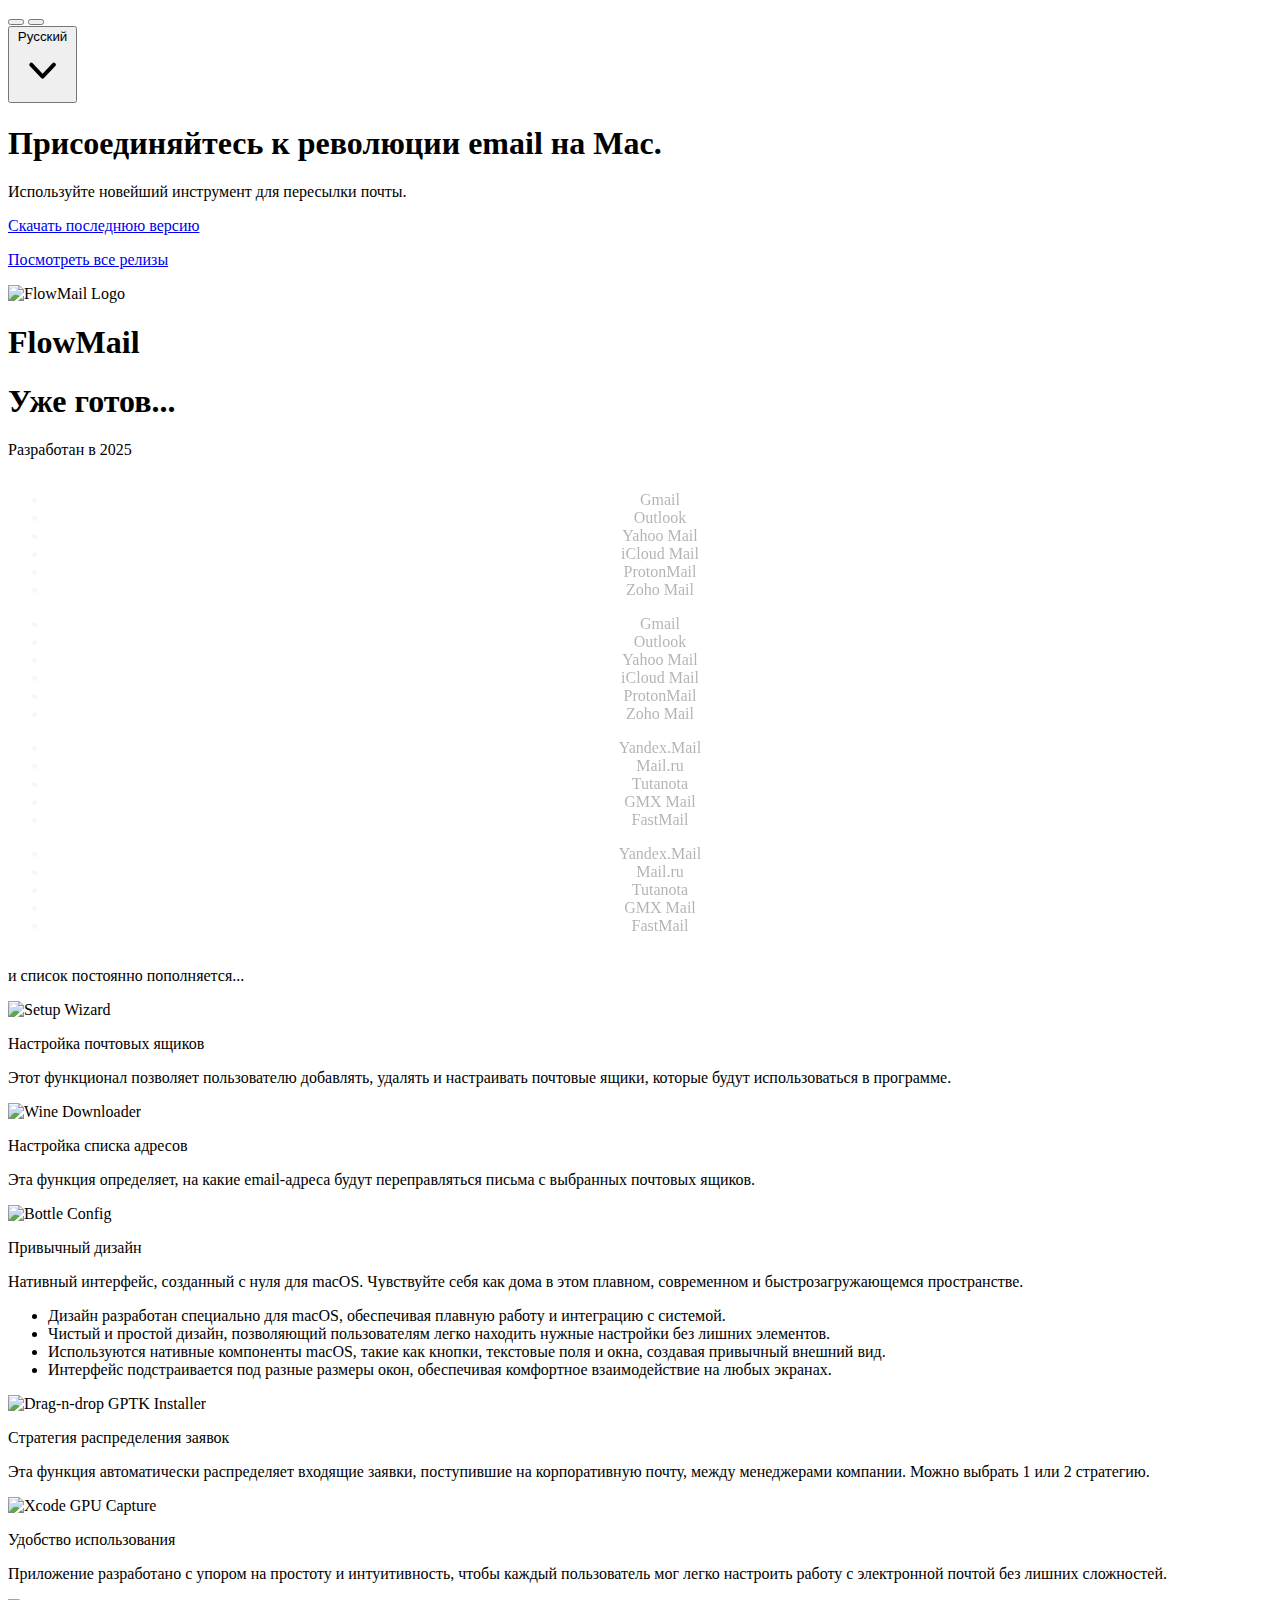
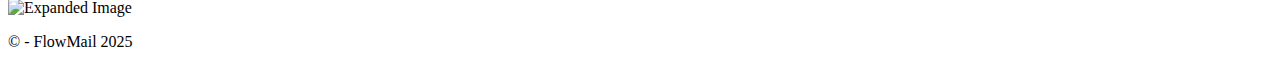
==== index.html @ 225e1ea0 "Add files via upload" ====
<!DOCTYPE html>
<html class="dark">
  <head>
    <meta http-equiv="Content-Type" content="text/html; charset=UTF-8">
    <meta name="viewport" content="width=device-width initial-scale=1.0, viewport-fit=cover">
    <link rel="icon" type="image/png" href="Project_files/иконка.png">
    <title>FlowMail</title>
    <link rel="stylesheet" href="./Project_files/website.css">
    <style>
      @media (min-width: 1920px) {
        .icon[data-astro-cid-3egmgwtg] {
          width: 25rem!important;
        }
      }
      @keyframes size {
        to {
          transform: scale(1.2);
        }
      }
      .supercharged[data-astro-cid-3hdocbgo] {
        animation: size .5s ease-in-out infinite;
        animation-play-state: paused;
        animation-delay: calc(var(--scroll-supercharged) * -1s);
        animation-iteration-count: 1;
        animation-fill-mode: both;
      }
      .mask[data-astro-cid-onjcr3pu] {
        overflow: hidden;
        mask-image: linear-gradient(to right, #0000, #000 20% 80%, #0000);
      }
      .marquee-content[data-astro-cid-onjcr3pu] {
        animation: scroll 60s linear infinite;
        animation-delay: 0;
        animation-play-state: running;
      }
      @media (prefers-reduced-motion: reduce) {
        .marquee-content[data-astro-cid-onjcr3pu] {
          animation-play-state: paused;
        }
      }
      .marquee-content[data-astro-cid-onjcr3pu] > [data-astro-cid-onjcr3pu] {
        flex: 0 0 auto;
        text-align: center;
        color: #0000004d;
        user-select: none;
        line-height: normal;
      }
      :root.dark .marquee-content[data-astro-cid-onjcr3pu] > [data-astro-cid-onjcr3pu] {
        color: #ffffff4d;
      }
      .marquee-content[data-astro-cid-onjcr3pu] > [data-astro-cid-onjcr3pu]:hover {
        color: transparent!important;
        -webkit-background-clip: text;
        background-clip: text;
        transition-property: color, background-color, border-color, outline-color, text-decoration-color, fill, stroke, opacity, box-shadow, transform, filter, backdrop-filter;
        transition-timing-function: cubic-bezier(.4, 0, .2, 1);
        transition-duration: .3s;
        --un-gradient-shape: to right;
        --un-gradient: var(--un-gradient-shape), var(--un-gradient-stops);
        background-image: linear-gradient(var(--un-gradient));
        --un-gradient-from-position: 0%;
        --un-gradient-from: rgba(172, 112, 246, var(--un-from-opacity, 1)) var(--un-gradient-from-position);
  
        --un-gradient-stops: var(--un-gradient-from), var(--un-gradient-to);
        --un-gradient-to-position: 100%;
        --un-gradient-to: rgba(61, 65, 254, var(--un-to-opacity, 1)) var(--un-gradient-to-position);
      }
      .reverse[data-astro-cid-onjcr3pu] {
        animation-direction: reverse;
      }
      @keyframes scroll {
        0% {
          transform: translate(0);
        }
        to {
          transform: translate(-100%);
        }
      }
    </style>

  </head>

  <body class="bg-gray-200 dark:bg-gray-900">
    <div class="absolute w-100% flex justify-center sm:justify-end items-center gap-5 font-bold text-2xl p-5 text-gray-500">
      <div class="grid grid-cols-4 gap-5 justify-center items-center">
        <button class="theme hidden dark:inline fa-solid fa-sun w-8 h-8 align-middle" aria-label="Switch to light theme"></button>
        <button class="theme inline dark:hidden fa-solid fa-moon w-8 h-8 align-middle" aria-label="Switch to dark theme"></button>
      </div>
      
      <div class="relative inline-block text-left">
        <div>
          <button type="button" class="inline-flex w-full justify-center gap-x-1.5 rounded-md bg-white dark:bg-black px-3 py-2 text-sm font-semibold text-gray-900 dark:text-gray-400 ring-1 hover:bg-gray-2 dark:hover:bg-gray-9" id="menu-button" aria-expanded="true" aria-haspopup="true">
            Русский
            <svg class="-mr-1 h-5 w-5 text-gray-400" viewBox="0 0 20 20" fill="currentColor" aria-hidden="true">
              <path fill-rule="evenodd" d="M5.23 7.21a.75.75 0 011.06.02L10 11.168l3.71-3.938a.75.75 0 111.08 1.04l-4.25 4.5a.75.75 0 01-1.08 0l-4.25-4.5a.75.75 0 01.02-1.06z" clip-rule="evenodd"></path>
            </svg>
          </button>
        </div>
        
        <div class="absolute right-0 z-10 mt-2 w-45 origin-top-right rounded-md bg-white dark:bg-black ring-1 focus:outline-none max-h-[50vh] overflow-auto" role="menu" id="menu" aria-orientation="vertical" aria-labelledby="menu-button" tabindex="-1" style="display: none;">
          <div class="py-1" role="none">
           <a href="index1.html.html" class="hover:bg-gray-2 dark:hover:bg-gray-9 text-gray-700 dark:text-gray-400 block px-4 py-2 text-sm" role="menuitem" tabindex="-1" id="menu-item-1">English</a>
           <a href="index.html.html" class="hover:bg-gray-2 dark:hover:bg-gray-9 text-gray-700 dark:text-gray-400 block px-4 py-2 text-sm" role="menuitem" tabindex="-1" id="menu-item-6">Русский</a>
          </div>
        </div>
      </div>
    </div>


<script lang="ts">
    var menu = document.getElementById("menu");
    var menuButton = document.getElementById("menu-button");
    menu.style.display = "none";

    menuButton.addEventListener("click", () => {
        if (menu.style.display == "none") {
            menu.style.display = "inline";
        } else {
            menu.style.display = "none";
        }
    });

    window.addEventListener("click", (e) => {
        if (!menu.contains(e.target) && !menuButton.contains(e.target)) {
            menu.style.display = "none";
        }
    })
</script> </div> <script lang="ts">
    const buttons = document.querySelectorAll("button.theme");
    const darkThemeMq = window.matchMedia("(prefers-color-scheme: dark)");

    function updateTheme(dark) {
        if (dark) {
            document.documentElement.classList.add("dark");
        } else {
            document.documentElement.classList.remove("dark");
        }
    }

    if (darkThemeMq.matches) {
        updateTheme(true);
    } else {
        updateTheme(false);
    }

    darkThemeMq.addEventListener("change", (e) => {
        if (e.matches) {
            updateTheme(true);
        } else {
            updateTheme(false);
        }
    });

    buttons.forEach((button) => {
        button.addEventListener("click", () => {
            if (document.documentElement.classList.contains("dark")) {
                updateTheme(false);
            } else {
                updateTheme(true);
            }
        });
    });
</script>

<main>
  <div class="h-[100vh] max-w-[1920px] mx-auto flex flex-col items-center justify-center px-5 md:px-10 lg:px-20 gap-5 lg:gap-0" data-astro-cid-3egmgwtg="">
    <div class="flex flex-col-reverse w-[100%] justify-between sm:flex-row items-center" data-astro-cid-3egmgwtg="">
      <div class="flex flex-col" data-astro-cid-3egmgwtg="">
        <h1 class="text-4xl text-center sm:text-left md:text-6xl xl:text-8xl font-extrabold text-transparent bg-clip-text bg-gradient-to-r from-amber-500 to-red-500 py-5" data-astro-cid-3egmgwtg="">
          Присоединяйтесь к революции email на Mac.
        </h1>
        <p class="text-black dark:text-white text-center sm:text-left tracking-wide text-sm md:text-xl" data-astro-cid-3egmgwtg="">
          Используйте новейший инструмент для пересылки почты.
        </p>
        <div class="flex w-full gap-5 justify-center sm:justify-start py-5" data-astro-cid-3egmgwtg="">
          <a class="download" rel="noreferrer noopener" data-astro-cid-3egmgwtg="" href="html">
            <div class="bg-amber-500 px-4 py-2 rounded-2xl sm:rounded-3xl transition duration-300 hover:ease-in-out hover:bg-red-500 hover:drop-shadow-xl hover:scale-105" data-astro-cid-3egmgwtg="">
              <p class="text-center text-black text-sm md:text-lg font-bold" data-astro-cid-3egmgwtg="">Скачать последнюю версию</p>
            </div>
          </a>
          <a href="html" rel="noreferrer noopener" data-astro-cid-3egmgwtg="">
            <div class="bg-amber-500 px-4 py-2 rounded-2xl sm:rounded-3xl transition duration-300 hover:ease-in-out hover:bg-red-500 hover:drop-shadow-xl hover:scale-105" data-astro-cid-3egmgwtg="">
              <p class="text-center text-black text-sm md:text-lg font-bold" data-astro-cid-3egmgwtg="">Посмотреть все релизы</p>
            </div>
          </a>
        </div>
      </div>
      <img src="./Project_files/1.png" loading="eager" class="w-[20vw] icon" alt="FlowMail Logo" data-astro-cid-3egmgwtg="" width="1024" height="1024" decoding="async">
    </div>
  </div>

  <script lang="ts">
    window.addEventListener(
      "scroll",
      () => {
        var scroll = (window.scrollY - document.getElementsByClassName("supercharged")[0].offsetTop + window.innerHeight) / window.innerHeight;
        scroll = Math.min(Math.max(scroll, 0), 1);

        document.body.style.setProperty(
          "--scroll-supercharged",
          scroll.toString()
        );
      },
      false
    );
  </script>
</main>

<div class="bg-white dark:bg-black h-[70vh] flex items-center justify-center items-center flex-col" data-astro-cid-3hdocbgo=""> 
    <h1 class="text-3xl sm:text-4xl md:text-6xl xl:text-8xl font-extrabold text-black dark:text-white" data-astro-cid-3hdocbgo="">FlowMail</h1> 
    <h1 class="text-3xl sm:text-4xl md:text-6xl xl:text-8xl font-extrabold italic text-transparent bg-clip-text bg-gradient-to-r from-amber-500 to-red-500 pb-5 supercharged" data-astro-cid-3hdocbgo="">Уже готов...</h1> 
    <p class="text-black dark:text-white text-center tracking-wide text-sm sm:text-lg md:text-xl" data-astro-cid-3hdocbgo="">Разработан в 2025</p> </div>  
<div class="py-30 max-w-[1920px] mx-auto" data-astro-cid-onjcr3pu=""> 
    <div class="mask" data-astro-cid-onjcr3pu=""> 
        <div class="flex gap-4" data-astro-cid-onjcr3pu=""> 
            <ul class="flex text-4xl md:text-5xl xl:text-6xl marquee-content gap-4 font-extrabold whitespace-nowrap text-center"  data-astro-cid-onjcr3pu=""> 
              <li data-astro-cid-onjcr3pu="">Gmail</li>
              <li data-astro-cid-onjcr3pu="">Outlook</li>
              <li data-astro-cid-onjcr3pu="">Yahoo Mail</li>
              <li data-astro-cid-onjcr3pu="">iCloud Mail</li>
              <li data-astro-cid-onjcr3pu="">ProtonMail</li>
              <li data-astro-cid-onjcr3pu="">Zoho Mail</li> 
            </ul> 
            <ul class="flex text-4xl md:text-5xl xl:text-6xl marquee-content gap-4 font-extrabold whitespace-nowrap text-center" aria-hidden="true" data-astro-cid-onjcr3pu=""> 
              <li data-astro-cid-onjcr3pu="">Gmail</li>
              <li data-astro-cid-onjcr3pu="">Outlook</li>
              <li data-astro-cid-onjcr3pu="">Yahoo Mail</li>
              <li data-astro-cid-onjcr3pu="">iCloud Mail</li>
              <li data-astro-cid-onjcr3pu="">ProtonMail</li>
              <li data-astro-cid-onjcr3pu="">Zoho Mail</li> 
            </ul> </div> <div class="flex gap-4" data-astro-cid-onjcr3pu=""> 
                <ul class="flex reverse text-4xl md:text-5xl xl:text-6xl marquee-content gap-4 font-extrabold whitespace-nowrap text-center" data-astro-cid-onjcr3pu=""> 
                  <li data-astro-cid-onjcr3pu="">Yandex.Mail</li>
                  <li data-astro-cid-onjcr3pu="">Mail.ru</li>
                  <li data-astro-cid-onjcr3pu="">Tutanota</li>
                  <li data-astro-cid-onjcr3pu="">GMX Mail</li>
                  <li data-astro-cid-onjcr3pu="">FastMail</li> 
                </ul>
                <ul class="flex reverse text-4xl md:text-5xl xl:text-6xl marquee-content gap-4 font-extrabold whitespace-nowrap text-center" aria-hidden="true" data-astro-cid-onjcr3pu=""> 
                  <li data-astro-cid-onjcr3pu="">Yandex.Mail</li>
                  <li data-astro-cid-onjcr3pu="">Mail.ru</li>
                  <li data-astro-cid-onjcr3pu="">Tutanota</li>
                  <li data-astro-cid-onjcr3pu="">GMX Mail</li>
                  <li data-astro-cid-onjcr3pu="">FastMail</li>  
                </ul> 
            </div> 
        </div> 
        <div class="flex items-center justify-center" data-astro-cid-onjcr3pu=""> 
            <p class="text-black dark:text-white py-5 tracking-wide text-sm md:text-xl" data-astro-cid-onjcr3pu="">и список постоянно пополняется...</p> 
        </div> 
    </div>  
    <div class="bg-white dark:bg-black"> 
        <div class="p-5 md:p-10 lg:p-20 gap-5 flex flex-col lg:flex-row text-black dark:text-white max-w-[1920px] mx-auto"> 
            <div class="flex flex-col flex-[40%] gap-5"> 
                <div class="bg-gray-200 dark:bg-gray-800 p-5 gap-5 rounded-xl transition duration-300 group hover:ease-in-out hover:scale-102 hover:bg-gradient-to-br from-gray-200/10 to-transparent flex flex-col sm:flex-col flex-grow"> 
                    <div class="flex flex-[60%] items-center justify-center gallery"> 
                        <img src="./Project_files/1сайт.png" class="h-auto w-auto block" alt="Setup Wizard" width="2138" height="1160" loading="lazy" decoding="async"> 
                    </div> 
                    <div class="flex flex-col justify-center flex-[40%]"> 
                        <p class="font-extrabold text-2xl text-transparent bg-clip-text bg-black dark:bg-white transition duration-300 group-hover:ease-in-out group-hover:bg-gradient-to-r group-hover:from-amber-500 group-hover:to-red-500">Настройка почтовых ящиков</p> 
                        <p class="text-sm text-gray-600 dark:text-gray-400 transition duration-300 group-hover:ease-in-out group-hover:text-black dark:group-hover:text-white">Этот функционал позволяет пользователю добавлять, удалять и настраивать почтовые ящики, которые будут использоваться в программе.</p>  
                    </div> 
                </div>  
                <div class="flex-row flex-col flex-row-reverse flex-col-reverse sm:flex-row sm:flex-col sm:flex-row-reverse sm:flex-col-reverse hidden"></div> <div class="bg-gray-200 dark:bg-gray-800 p-5 gap-5 rounded-xl transition duration-300 group hover:ease-in-out hover:scale-102 hover:bg-gradient-to-br from-gray-200/10 to-transparent flex flex-col sm:flex-col flex-grow"> 
                    <div class="flex flex-[60%] items-center justify-center gallery"> 
                        <img src="./Project_files/2сайт.png" class="max-h-[13rem] h-auto w-auto block" alt="Wine Downloader" width="2138" height="1160" loading="lazy" decoding="async"> 
                    </div> 
                    <div class="flex flex-col justify-center flex-[40%]"> 
                        <p class="font-extrabold text-2xl text-transparent bg-clip-text bg-black dark:bg-white transition duration-300 group-hover:ease-in-out group-hover:bg-gradient-to-r group-hover:from-amber-500 group-hover:to-red-500">Настройка списка адресов</p> 
                        <p class="text-sm text-gray-600 dark:text-gray-400 transition duration-300 group-hover:ease-in-out group-hover:text-black dark:group-hover:text-white">Эта функция определяет, на какие email-адреса будут переправляться письма с выбранных почтовых ящиков.</p>  
                    </div> 
                </div> 
                <div class="flex-row flex-col flex-row-reverse flex-col-reverse sm:flex-row sm:flex-col sm:flex-row-reverse sm:flex-col-reverse hidden">
                </div> 
            </div> 
            <div class="flex flex-col flex-[60%] gap-5"> 
                <div class="bg-gray-200 dark:bg-gray-800 p-5 gap-5 rounded-xl transition duration-300 group hover:ease-in-out hover:scale-102 hover:bg-gradient-to-br from-gray-200/10 to-transparent flex flex-col-reverse sm:flex-row-reverse flex-grow"> 
                    <div class="flex flex-[60%] items-center justify-center gallery"> 
                        <img src="./Project_files/4сайт.png"  alt="Bottle Config" width="2138" height="1160" loading="lazy" decoding="async"> 
                    </div> 
                    <div class="flex flex-col justify-center flex-[40%]"> 
                        <p class="font-extrabold text-2xl text-transparent bg-clip-text bg-black dark:bg-white transition duration-300 group-hover:ease-in-out group-hover:bg-gradient-to-r group-hover:from-amber-500 group-hover:to-red-500">Привычный дизайн</p> 
                        <p class="text-sm text-gray-600 dark:text-gray-400 transition duration-300 group-hover:ease-in-out group-hover:text-black dark:group-hover:text-white">Нативный интерфейс, созданный с нуля для macOS. Чувствуйте себя как дома в этом плавном, современном и быстрозагружающемся пространстве.</p>  
                        <ul class="list-disc list-inside text-sm text-gray-600 dark:text-gray-400 transition duration-300 group-hover:ease-in-out group-hover:text-black dark:group-hover:text-white py-5 [&amp;&gt;*]:py-2"> 
                            <li>Дизайн разработан специально для macOS, обеспечивая плавную работу и интеграцию с системой.</li> 
                            <li>Чистый и простой дизайн, позволяющий пользователям легко находить нужные настройки без лишних элементов.</li> 
                            <li>Используются нативные компоненты macOS, такие как кнопки, текстовые поля и окна, создавая привычный внешний вид.</li> 
                            <li>Интерфейс подстраивается под разные размеры окон, обеспечивая комфортное взаимодействие на любых экранах.</li> 
  
                        </ul>  
                    </div> 
                </div> 
                <div class="flex-row flex-col flex-row-reverse flex-col-reverse sm:flex-row sm:flex-col sm:flex-row-reverse sm:flex-col-reverse hidden"></div> 
                <div class="flex flex-col sm:flex-row gap-5 flex flex-[50%]"> 
                    <div class="bg-gray-200 dark:bg-gray-800 p-5 gap-5 rounded-xl transition duration-300 group hover:ease-in-out hover:scale-102 hover:bg-gradient-to-br from-gray-200/10 to-transparent flex flex-col-reverse sm:flex-col-reverse flex-grow"> 
                        <div class="flex flex-[60%] items-center justify-center gallery"> 
                            <img src="./Project_files/3сайт.png" class="max-h-[13rem] h-auto w-auto block" alt="Drag-n-drop GPTK Installer" width="2138" height="1166" loading="lazy" decoding="async"> 
                        </div> 
                        <div class="flex flex-col justify-center flex-[40%]"> 
                            <p class="font-extrabold text-2xl text-transparent bg-clip-text bg-black dark:bg-white transition duration-300 group-hover:ease-in-out group-hover:bg-gradient-to-r group-hover:from-amber-500 group-hover:to-red-500">Стратегия распределения заявок</p> 
                            <p class="text-sm text-gray-600 dark:text-gray-400 transition duration-300 group-hover:ease-in-out group-hover:text-black dark:group-hover:text-white">Эта функция автоматически распределяет входящие заявки, поступившие на корпоративную почту, между менеджерами компании. Можно выбрать 1 или 2 стратегию.</p>  
                        </div> 
                    </div>
                    <div class="flex-row flex-col flex-row-reverse flex-col-reverse sm:flex-row sm:flex-col sm:flex-row-reverse sm:flex-col-reverse hidden"></div> 
                    <div class="bg-gray-200 dark:bg-gray-800 p-5 gap-5 rounded-xl transition duration-300 group hover:ease-in-out hover:scale-102 hover:bg-gradient-to-br from-gray-200/10 to-transparent flex flex-col sm:flex-col flex-grow"> 
                        <div class="flex flex-[60%] items-center justify-center gallery"> <img src="./Project_files/5сайт.png" class="max-h-[13rem] h-auto w-auto block" alt="Xcode GPU Capture" width="3104" height="1974" loading="lazy" decoding="async"> 
                        </div> 
                        <div class="flex flex-col justify-center flex-[40%]"> 
                            <p class="font-extrabold text-2xl text-transparent bg-clip-text bg-black dark:bg-white transition duration-300 group-hover:ease-in-out group-hover:bg-gradient-to-r group-hover:from-amber-500 group-hover:to-red-500">Удобство использования</p> 
                            <p class="text-sm text-gray-600 dark:text-gray-400 transition duration-300 group-hover:ease-in-out group-hover:text-black dark:group-hover:text-white">Приложение разработано с упором на простоту и интуитивность, чтобы каждый пользователь мог легко настроить работу с электронной почтой без лишних сложностей.</p>  </div> </div> <!-- Ensure that all of these classes are defined --> <div class="flex-row flex-col flex-row-reverse flex-col-reverse sm:flex-row sm:flex-col sm:flex-row-reverse sm:flex-col-reverse hidden">
                            </div> 
                        </div> 
                    </div> 
                </div> 
            </div> 

            <div class="overlay" id="overlay">
              <img src="" alt="Expanded Image" id="overlayImage">
            </div>
            
            <script>
              const overlay = document.getElementById('overlay');
              const overlayImage = document.getElementById('overlayImage');
              const images = document.querySelectorAll('.gallery img');
            
              images.forEach(image => {
                image.addEventListener('click', () => {
                  overlayImage.src = image.src;
                  overlay.classList.add('visible');
                });
              });
            
              overlay.addEventListener('click', () => {
                overlay.classList.remove('visible');
              });
            </script>
            
        </main>  
        <div class="flex items-center justify-center p-10"> 
            <p class="text-black dark:text-white"> 
                <i class="fa-regular fa-copyright"></i> &copy; - FlowMail 2025 </p> 
            </div>
        </div>
    </div>
</body>
</html>
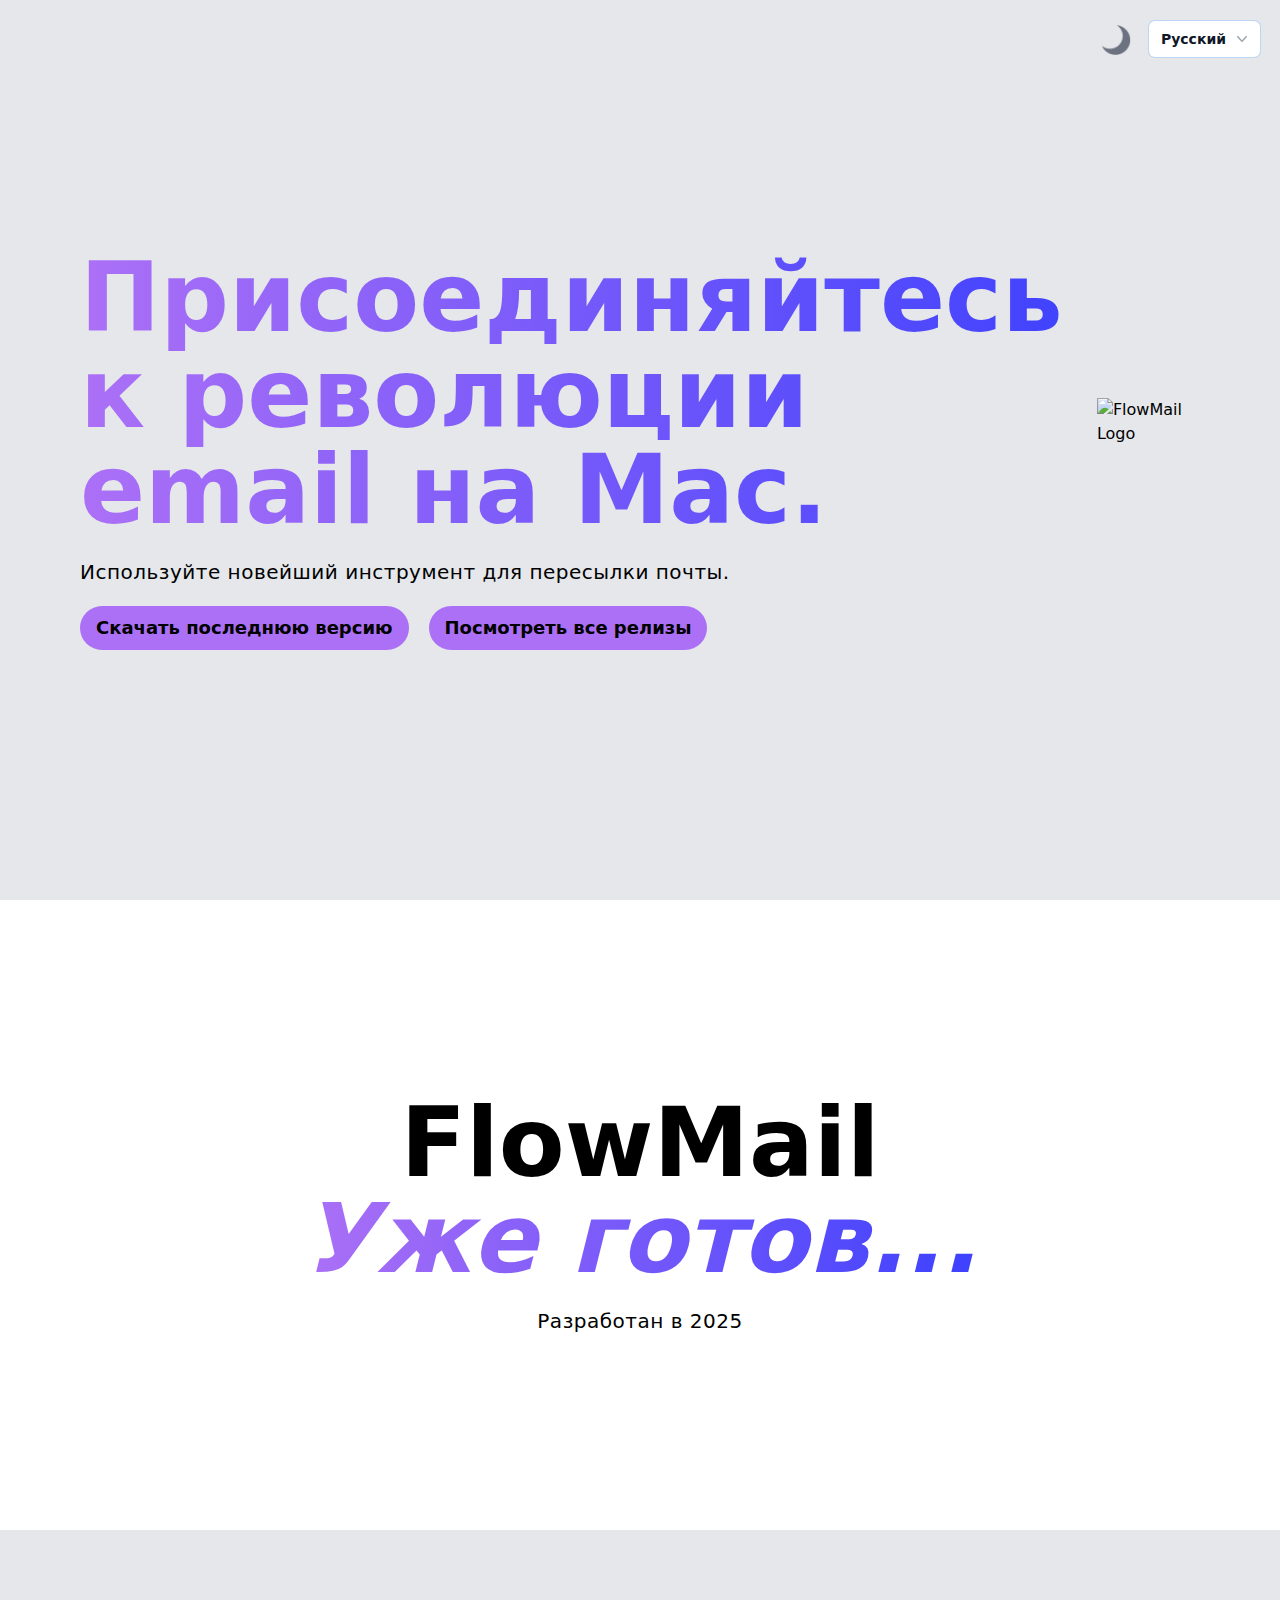
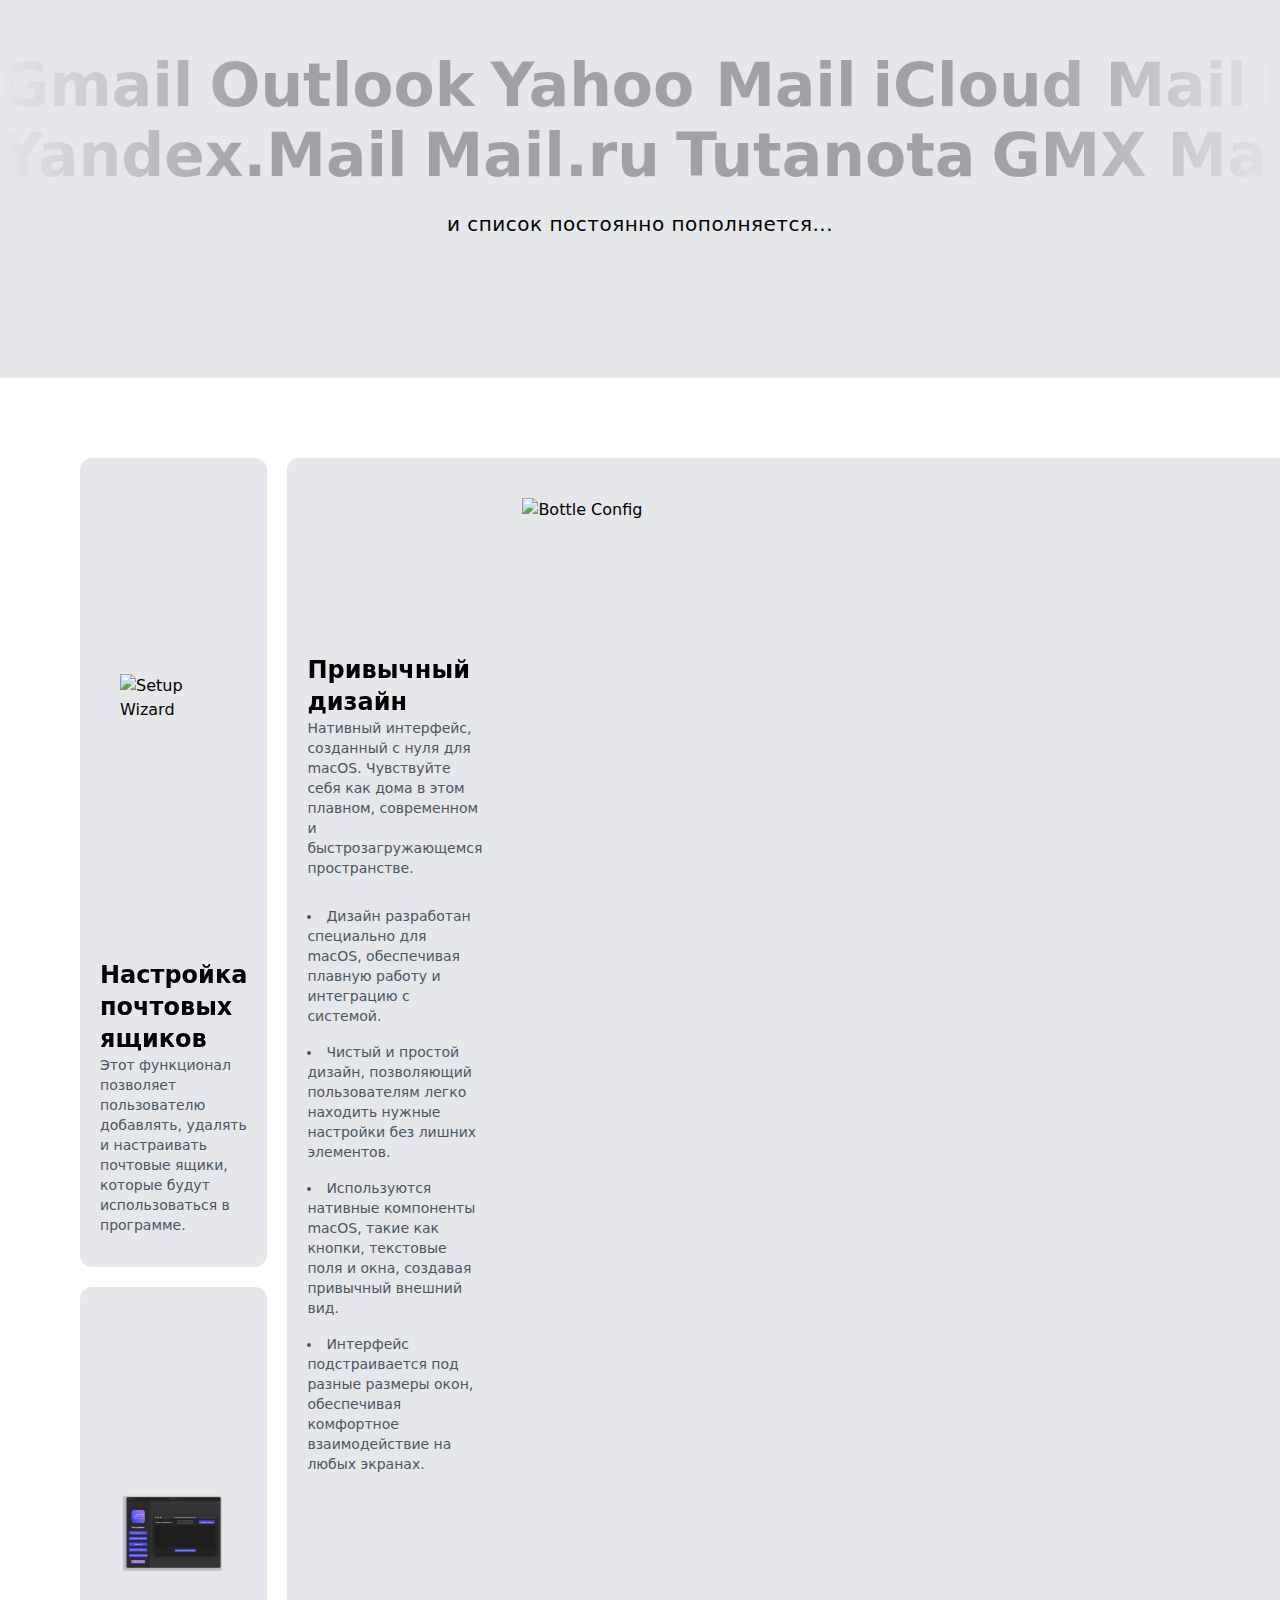
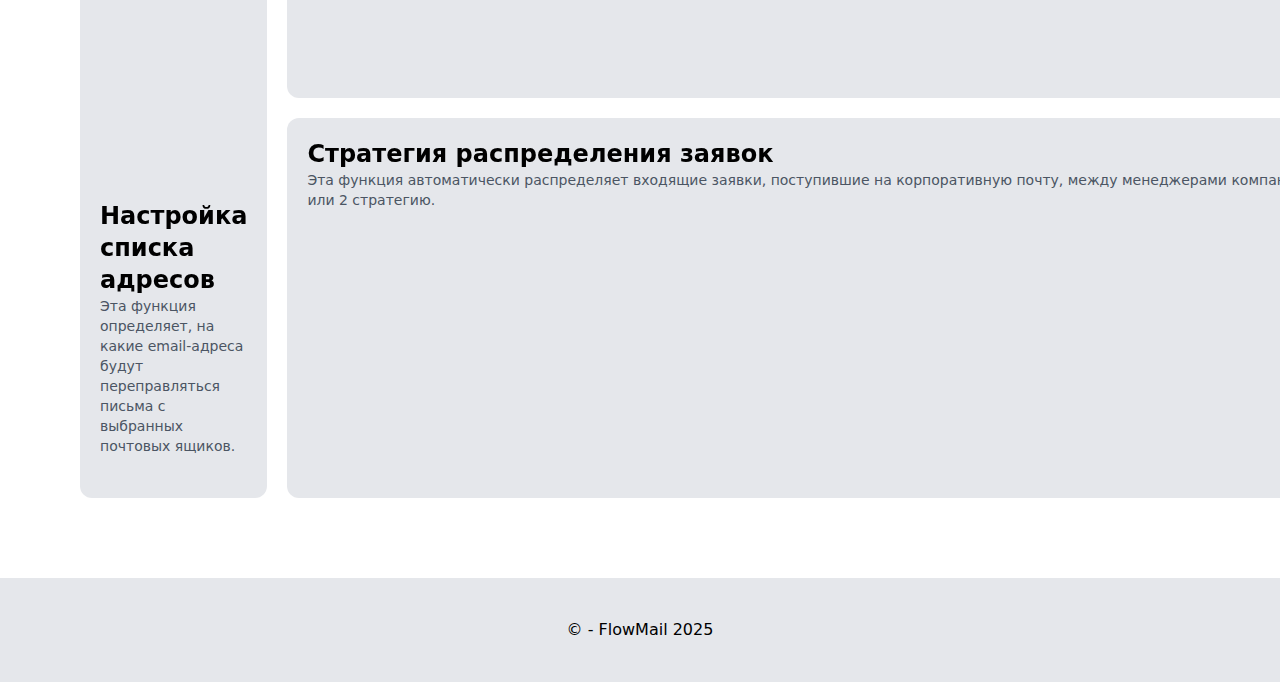
==== commit 38f19f29: "Update index.html" ====
--- a/index.html
+++ b/index.html
@@ -99,7 +99,7 @@
         
         <div class="absolute right-0 z-10 mt-2 w-45 origin-top-right rounded-md bg-white dark:bg-black ring-1 focus:outline-none max-h-[50vh] overflow-auto" role="menu" id="menu" aria-orientation="vertical" aria-labelledby="menu-button" tabindex="-1" style="display: none;">
           <div class="py-1" role="none">
-           <a href="index1.html.html" class="hover:bg-gray-2 dark:hover:bg-gray-9 text-gray-700 dark:text-gray-400 block px-4 py-2 text-sm" role="menuitem" tabindex="-1" id="menu-item-1">English</a>
+           <a href="en.html.html" class="hover:bg-gray-2 dark:hover:bg-gray-9 text-gray-700 dark:text-gray-400 block px-4 py-2 text-sm" role="menuitem" tabindex="-1" id="menu-item-1">English</a>
            <a href="index.html.html" class="hover:bg-gray-2 dark:hover:bg-gray-9 text-gray-700 dark:text-gray-400 block px-4 py-2 text-sm" role="menuitem" tabindex="-1" id="menu-item-6">Русский</a>
           </div>
         </div>
@@ -343,4 +343,4 @@
         </div>
     </div>
 </body>
-</html>+</html>
--- a/Project_files/website.css
+++ b/Project_files/website.css
@@ -0,0 +1,1017 @@
+*,
+*:before,
+*:after {
+    box-sizing: border-box;
+    border-width: 0;
+    border-style: solid;
+    border-color: var(--un-default-border-color, #e5e7eb);
+}
+
+:before,
+:after {
+    --un-content: "";
+}
+
+.gallery {
+  display: flex;
+  flex-wrap: wrap;
+  gap: 10px;
+  justify-content: center;
+  padding: 20px;
+}
+
+.overlay {
+  position: fixed;
+  top: 0;
+  left: 0;
+  width: 100%;
+  height: 100%;
+  background-color: rgba(0, 0, 0, 0.8);
+  display: flex;
+  justify-content: center;
+  align-items: center;
+  visibility: hidden;
+  opacity: 0;
+  transition: opacity 0.3s, visibility 0.3s;
+}
+.overlay img {
+  max-width: 90%;
+  max-height: 90%;
+  border-radius: 10px;
+}
+.overlay.visible {
+  visibility: visible;
+  opacity: 1;
+}
+
+html,
+:host {
+    line-height: 1.5;
+    -webkit-text-size-adjust: 100%;
+    -moz-tab-size: 4;
+    tab-size: 4;
+    font-family: ui-sans-serif, system-ui, sans-serif, "Apple Color Emoji", "Segoe UI Emoji", Segoe UI Symbol, "Noto Color Emoji";
+    font-feature-settings: normal;
+    font-variation-settings: normal;
+    -webkit-tap-highlight-color: transparent;
+}
+
+.theme-button {
+  display: flex;
+  align-items: center;
+  justify-content: center;
+  width: 50px;
+  height: 50px;
+  cursor: pointer;
+  transition: background-color 0.3s, color 0.3s;
+}
+
+
+body {
+    margin: 0;
+    line-height: inherit;
+}
+
+hr {
+    height: 0;
+    color: inherit;
+    border-top-width: 1px;
+}
+
+abbr:where([title]) {
+    text-decoration: underline dotted;
+}
+
+h1, h2, h3, h4, h5, h6 {
+    font-size: inherit;
+    font-weight: inherit;
+}
+
+a {
+    color: inherit;
+    text-decoration: inherit;
+}
+
+b, strong {
+    font-weight: bolder;
+}
+
+code, kbd, samp, pre {
+    font-family: ui-monospace, SFMono-Regular, Menlo, Monaco, Consolas, Liberation Mono, Courier New, monospace;
+    font-feature-settings: normal;
+    font-variation-settings: normal;
+    font-size: 1em;
+}
+
+small {
+    font-size: 80%;
+}
+
+sub, sup {
+    font-size: 75%;
+    line-height: 0;
+    position: relative;
+    vertical-align: baseline;
+}
+
+sub {
+    bottom: -0.25em;
+}
+
+sup {
+    top: -0.5em;
+}
+
+
+table {
+    text-indent: 0;
+    border-color: inherit;
+    border-collapse: collapse;
+}
+
+button, input, optgroup, select, textarea {
+    font-family: inherit;
+    font-feature-settings: inherit;
+    font-variation-settings: inherit;
+    font-size: 100%;
+    font-weight: inherit;
+    line-height: inherit;
+    color: inherit;
+    margin: 0;
+    padding: 0;
+}
+
+button, select {
+    text-transform: none;
+}
+
+button, [type="button"], [type="reset"], [type="submit"] {
+    -webkit-appearance: button;
+    background-color: transparent;
+    background-image: none;
+}
+
+:-moz-focusring {
+    outline: auto;
+}
+
+:-moz-ui-invalid {
+    box-shadow: none;
+}
+
+progress {
+    vertical-align: baseline;
+}
+
+::-webkit-inner-spin-button, ::-webkit-outer-spin-button {
+    height: auto;
+}
+
+[type="search"] {
+    -webkit-appearance: textfield;
+    outline-offset: -2px;
+}
+
+::-webkit-search-decoration {
+    -webkit-appearance: none;
+}
+
+::-webkit-file-upload-button {
+    -webkit-appearance: button;
+    font: inherit;
+}
+
+summary {
+    display: list-item;
+}
+
+blockquote, dl, dd, h1, h2, h3, h4, h5, h6, hr, figure, p, pre {
+    margin: 0;
+}
+
+fieldset {
+    margin: 0;
+    padding: 0;
+}
+
+legend {
+    padding: 0;
+}
+
+ol, ul, menu {
+    list-style: none;
+    margin: 0;
+    padding: 0;
+}
+
+dialog {
+    padding: 0;
+}
+
+textarea {
+    resize: vertical;
+}
+
+input::placeholder,
+textarea::placeholder {
+    opacity: 1;
+    color: #9ca3af;
+}
+
+button,
+[role="button"] {
+    cursor: pointer;
+}
+
+:disabled {
+    cursor: default;
+}
+
+img, svg, video, canvas, audio, iframe, embed, object {
+    display: block;
+    vertical-align: middle;
+}
+
+img, video {
+    max-width: 100%;
+    height: auto;
+}
+
+[hidden] {
+    display: none;
+}
+
+*,
+:before,
+:after {
+    --un-rotate: 0;
+    --un-rotate-x: 0;
+    --un-rotate-y: 0;
+    --un-rotate-z: 0;
+    --un-scale-x: 1;
+    --un-scale-y: 1;
+    --un-scale-z: 1;
+    --un-skew-x: 0;
+    --un-skew-y: 0;
+    --un-translate-x: 0;
+    --un-translate-y: 0;
+    --un-translate-z: 0;
+    --un-pan-x: ;
+    --un-pan-y: ;
+    --un-pinch-zoom: ;
+    --un-scroll-snap-strictness: proximity;
+    --un-ordinal: ;
+    --un-slashed-zero: ;
+    --un-numeric-figure: ;
+    --un-numeric-spacing: ;
+    --un-numeric-fraction: ;
+    --un-border-spacing-x: 0;
+    --un-border-spacing-y: 0;
+    --un-ring-offset-shadow: 0 0 rgb(0 0 0 / 0);
+    --un-ring-shadow: 0 0 rgb(0 0 0 / 0);
+    --un-shadow-inset: ;
+    --un-shadow: 0 0 rgb(0 0 0 / 0);
+    --un-ring-inset: ;
+    --un-ring-offset-width: 0px;
+    --un-ring-offset-color: #fff;
+    --un-ring-width: 0px;
+    --un-ring-color: rgb(147 197 253 / 0.5);
+    --un-blur: ;
+    --un-brightness: ;
+    --un-contrast: ;
+    --un-drop-shadow: ;
+    --un-grayscale: ;
+    --un-hue-rotate: ;
+    --un-invert: ;
+    --un-saturate: ;
+    --un-sepia: ;
+    --un-backdrop-blur: ;
+    --un-backdrop-brightness: ;
+    --un-backdrop-contrast: ;
+    --un-backdrop-grayscale: ;
+    --un-backdrop-hue-rotate: ;
+    --un-backdrop-invert: ;
+    --un-backdrop-opacity: ;
+    --un-backdrop-saturate: ;
+    --un-backdrop-sepia: ;
+}
+
+::backdrop {
+    --un-rotate: 0;
+    --un-rotate-x: 0;
+    --un-rotate-y: 0;
+    --un-rotate-z: 0;
+    --un-scale-x: 1;
+    --un-scale-y: 1;
+    --un-scale-z: 1;
+    --un-skew-x: 0;
+    --un-skew-y: 0;
+    --un-translate-x: 0;
+    --un-translate-y: 0;
+    --un-translate-z: 0;
+    --un-pan-x: ;
+    --un-pan-y: ;
+    --un-pinch-zoom: ;
+    --un-scroll-snap-strictness: proximity;
+    --un-ordinal: ;
+    --un-slashed-zero: ;
+    --un-numeric-figure: ;
+    --un-numeric-spacing: ;
+    --un-numeric-fraction: ;
+    --un-border-spacing-x: 0;
+    --un-border-spacing-y: 0;
+    --un-ring-offset-shadow: 0 0 rgb(0 0 0 / 0);
+    --un-ring-shadow: 0 0 rgb(0 0 0 / 0);
+    --un-shadow-inset: ;
+    --un-shadow: 0 0 rgb(0 0 0 / 0);
+    --un-ring-inset: ;
+    --un-ring-offset-width: 0px;
+    --un-ring-offset-color: #fff;
+    --un-ring-width: 0px;
+    --un-ring-color: rgb(147 197 253 / 0.5);
+    --un-blur: ;
+    --un-brightness: ;
+    --un-contrast: ;
+    --un-drop-shadow: ;
+    --un-grayscale: ;
+    --un-hue-rotate: ;
+    --un-invert: ;
+    --un-saturate: ;
+    --un-sepia: ;
+    --un-backdrop-blur: ;
+    --un-backdrop-brightness: ;
+    --un-backdrop-contrast: ;
+    --un-backdrop-grayscale: ;
+    --un-backdrop-hue-rotate: ;
+    --un-backdrop-invert: ;
+    --un-backdrop-opacity: ;
+    --un-backdrop-saturate: ;
+    --un-backdrop-sepia: ;
+}
+.absolute {
+    position: absolute;
+  }
+  
+  .relative {
+    position: relative;
+  }
+  
+  .right-0 {
+    right: 0;
+  }
+  
+  .z-10 {
+    z-index: 10;
+  }
+  
+  .grid {
+    display: grid;
+  }
+  
+  .grid-cols-4 {
+    grid-template-columns: repeat(4, minmax(0, 1fr));
+  }
+  
+  .mx-auto {
+    margin-left: auto;
+    margin-right: auto;
+  }
+  
+  .-mr-1 {
+    margin-right: -0.25rem;
+  }
+  
+  .mt-2 {
+    margin-top: 0.5rem;
+  }
+  
+  .dark .dark\:inline,
+  .inline {
+    display: inline;
+  }
+  
+  .block {
+    display: block;
+  }
+  
+  .inline-block {
+    display: inline-block;
+  }
+  
+  .dark .dark\:hidden,
+  .hidden {
+    display: none;
+  }
+  
+  .h-\[100vh\] {
+    height: 100vh;
+  }
+  
+  .h-\[70vh\] {
+    height: 70vh;
+  }
+  
+  .h-5 {
+    height: 1.25rem;
+  }
+  
+  .h-8 {
+    height: 1.73rem;
+  }
+  
+  .h-auto {
+    height: auto;
+  }
+  
+  .max-h-\[13rem\] {
+    max-height: 13rem;
+  }
+  
+  .max-h-\[50vh\] {
+    max-height: 50vh;
+  }
+  
+  .max-w-\[1920px\] {
+    max-width: 1920px;
+  }
+  
+  .w-\[100\%\],
+  .w-100\%,
+  .w-full {
+    width: 100%;
+  }
+  
+  .w-\[20vw\] {
+    width: 20vw;
+  }
+  
+  .w-45 {
+    width: 11.25rem;
+  }
+  
+  .w-5 {
+    width: 1.25rem;
+  }
+  
+  .w-8 {
+    width: 2rem;
+  }
+  
+  .w-auto {
+    width: auto;
+  }
+
+  .flex {
+    display: flex;
+  }
+  
+  .inline-flex {
+    display: inline-flex;
+  }
+  
+  .flex-\[40\%\] {
+    flex: 40%;
+  }
+  
+  .flex-\[50\%\] {
+    flex: 50%;
+  }
+  
+  .flex-\[60\%\] {
+    flex: 60%;
+  }
+  
+  .flex-grow {
+    flex-grow: 1;
+  }
+  
+  .flex-row {
+    flex-direction: row;
+  }
+  
+  .flex-row-reverse {
+    flex-direction: row-reverse;
+  }
+  
+  .flex-col {
+    flex-direction: column;
+  }
+  
+  .flex-col-reverse {
+    flex-direction: column-reverse;
+  }
+  
+  .origin-top-right {
+    transform-origin: top right;
+  }
+  
+  .hover\:scale-102:hover {
+    --un-scale-x: 1.02;
+    --un-scale-y: 1.02;
+    transform: translate(var(--un-translate-x))
+      translateY(var(--un-translate-y)) translateZ(var(--un-translate-z))
+      rotate(var(--un-rotate)) rotateX(var(--un-rotate-x))
+      rotateY(var(--un-rotate-y)) rotate(var(--un-rotate-z))
+      skew(var(--un-skew-x)) skewY(var(--un-skew-y))
+      scaleX(var(--un-scale-x)) scaleY(var(--un-scale-y))
+      scaleZ(var(--un-scale-z));
+  }
+  
+  .hover\:scale-105:hover {
+    --un-scale-x: 1.05;
+    --un-scale-y: 1.05;
+    transform: translate(var(--un-translate-x))
+      translateY(var(--un-translate-y)) translateZ(var(--un-translate-z))
+      rotate(var(--un-rotate)) rotateX(var(--un-rotate-x))
+      rotateY(var(--un-rotate-y)) rotate(var(--un-rotate-z))
+      skew(var(--un-skew-x)) skewY(var(--un-skew-y))
+      scaleX(var(--un-scale-x)) scaleY(var(--un-scale-y))
+      scaleZ(var(--un-scale-z));
+  }
+  
+  .transform {
+    transform: translate(var(--un-translate-x)) translateY(var(--un-translate-y))
+      translateZ(var(--un-translate-z)) rotate(var(--un-rotate))
+      rotateX(var(--un-rotate-x)) rotateY(var(--un-rotate-y))
+      rotate(var(--un-rotate-z)) skew(var(--un-skew-x))
+      skewY(var(--un-skew-y)) scaleX(var(--un-scale-x))
+      scaleY(var(--un-scale-y)) scaleZ(var(--un-scale-z));
+  }
+  
+  .list-disc {
+    list-style-type: disc;
+  }
+  
+  .list-inside {
+    list-style-position: inside;
+  }
+  
+  .items-center {
+    align-items: center;
+  }
+  
+  .justify-center {
+    justify-content: center;
+  }
+  
+  .justify-between {
+    justify-content: space-between;
+  }
+  
+  .gap-4 {
+    gap: 1rem;
+  }
+  
+  .gap-5 {
+    gap: 1.25rem;
+  }
+  
+  .gap-x-1\.5 {
+    column-gap: 0.375rem;
+  }
+  
+  .overflow-auto {
+    overflow: auto;
+  }
+  
+  .whitespace-nowrap {
+    white-space: nowrap;
+  }
+  
+  .rounded-2xl {
+    border-radius: 1rem;
+  }
+  
+  .rounded-md {
+    border-radius: 0.375rem;
+  }
+  
+  .rounded-xl {
+    border-radius: 0.75rem;
+  }
+  
+  .bg-amber-500 {
+    --un-bg-opacity: 1;
+    background-color: rgb(172 112 246 / var(--un-bg-opacity));
+  }
+
+  .bg-black,
+.dark .dark\:bg-black {
+  --un-bg-opacity: 1;
+  background-color: rgb(0 0 0 / var(--un-bg-opacity));
+}
+
+.bg-gray-200 {
+  --un-bg-opacity: 1;
+  background-color: rgb(229 231 235 / var(--un-bg-opacity));
+}
+
+.bg-white,
+.dark .dark\:bg-white {
+  --un-bg-opacity: 1;
+  background-color: rgb(255 255 255 / var(--un-bg-opacity));
+}
+
+.dark .dark\:bg-gray-800 {
+  --un-bg-opacity: 1;
+  background-color: rgb(31 41 55 / var(--un-bg-opacity));
+}
+
+.dark .dark\:bg-gray-900,
+.dark .dark\:hover\:bg-gray-9:hover {
+  --un-bg-opacity: 1;
+  background-color: rgb(17 24 39 / var(--un-bg-opacity));
+}
+
+.hover\:bg-gray-2:hover {
+  --un-bg-opacity: 1;
+  background-color: rgb(229 231 235 / var(--un-bg-opacity));
+}
+
+.hover\:bg-red-500:hover {
+  --un-bg-opacity: 1;
+  background-color: rgb(112 115 246 / var(--un-bg-opacity));
+}
+
+.from-amber-500,
+.group:hover .group-hover\:from-amber-500 {
+  --un-gradient-from-position: 0%;
+  --un-gradient-from: rgb(172 112 246 / var(--un-from-opacity, 1))
+    var(--un-gradient-from-position);
+  --un-gradient-to-position: 100%;
+
+  --un-gradient-stops: var(--un-gradient-from), var(--un-gradient-to);
+}
+
+.from-gray-200\/10 {
+  --un-gradient-from-position: 0%;
+  --un-gradient-from: rgb(229 231 235 / 0.1) var(--un-gradient-from-position);
+  --un-gradient-to-position: 100%;
+  --un-gradient-to: rgb(229 231 235 / 0) var(--un-gradient-to-position);
+  --un-gradient-stops: var(--un-gradient-from), var(--un-gradient-to);
+}
+
+.to-red-500,
+.group:hover .group-hover\:to-red-500 {
+  --un-gradient-to-position: 100%;
+  --un-gradient-to: rgb(61 65 254 / var(--un-to-opacity, 1))
+    var(--un-gradient-to-position);
+}
+
+.to-transparent {
+  --un-gradient-to-position: 100%;
+  --un-gradient-to: transparent var(--un-gradient-to-position);
+}
+
+.bg-gradient-to-r,
+.group:hover .group-hover\:bg-gradient-to-r {
+  --un-gradient-shape: to right;
+  --un-gradient: var(--un-gradient-shape), var(--un-gradient-stops);
+  background-image: linear-gradient(var(--un-gradient));
+}
+
+.hover\:bg-gradient-to-br:hover {
+  --un-gradient-shape: to bottom right;
+  --un-gradient: var(--un-gradient-shape), var(--un-gradient-stops);
+  background-image: linear-gradient(var(--un-gradient));
+}
+
+.bg-clip-text {
+  -webkit-background-clip: text;
+  background-clip: text;
+}
+
+.p-10 {
+  padding: 2.5rem;
+}
+
+.p-5 {
+  padding: 1.25rem;
+}
+
+.\[\&\>\*\]\:py-2 > *,
+.py-2 {
+  padding-top: 0.5rem;
+  padding-bottom: 0.5rem;
+}
+
+.px-3 {
+  padding-left: 0.75rem;
+  padding-right: 0.75rem;
+}
+
+.px-4 {
+  padding-left: 1rem;
+  padding-right: 1rem;
+}
+
+.px-5 {
+  padding-left: 1.25rem;
+  padding-right: 1.25rem;
+}
+
+.py-1 {
+  padding-top: 0.25rem;
+  padding-bottom: 0.25rem;
+}
+
+.py-30 {
+  padding-top: 7.5rem;
+  padding-bottom: 7.5rem;
+}
+
+.py-5 {
+  padding-top: 1.25rem;
+  padding-bottom: 1.25rem;
+}
+
+.pb-5 {
+  padding-bottom: 1.25rem;
+}
+
+.pl {
+  padding-left: 1rem;
+}
+
+.pt {
+  padding-top: 1rem;
+}
+
+.text-center {
+  text-align: center;
+}
+
+.text-left {
+  text-align: left;
+}
+
+.align-middle {
+  vertical-align: middle;
+}
+
+.text-2xl {
+  font-size: 1.5rem;
+  line-height: 2rem;
+}
+
+.text-3xl {
+  font-size: 1.875rem;
+  line-height: 2.25rem;
+}
+
+.text-4xl {
+  font-size: 2.25rem;
+  line-height: 2.5rem;
+}
+
+.text-sm {
+    font-size: 0.875rem;
+    line-height: 1.25rem;
+  }
+  
+  .dark .dark\:text-gray-400,
+  .text-gray-400 {
+    --un-text-opacity: 1;
+    color: rgb(156 163 175 / var(--un-text-opacity));
+  }
+  
+  .dark .dark\:text-white,
+  .dark .group:hover .dark\:group-hover\:text-white {
+    --un-text-opacity: 1;
+    color: rgb(255 255 255 / var(--un-text-opacity));
+  }
+  
+  .text-black,
+  .group:hover .group-hover\:text-black {
+    --un-text-opacity: 1;
+    color: rgb(0 0 0 / var(--un-text-opacity));
+  }
+  
+  .text-gray-500 {
+    --un-text-opacity: 1;
+    color: rgb(107 114 128 / var(--un-text-opacity));
+  }
+  
+  .text-gray-600 {
+    --un-text-opacity: 1;
+    color: rgb(75 85 99 / var(--un-text-opacity));
+  }
+  
+  .text-gray-700 {
+    --un-text-opacity: 1;
+    color: rgb(55 65 81 / var(--un-text-opacity));
+  }
+  
+  .text-gray-900 {
+    --un-text-opacity: 1;
+    color: rgb(17 24 39 / var(--un-text-opacity));
+  }
+  
+  .text-transparent {
+    color: transparent;
+  }
+  
+  .font-bold {
+    font-weight: 700;
+  }
+  
+  .font-extrabold {
+    font-weight: 800;
+  }
+  
+  .font-semibold {
+    font-weight: 600;
+  }
+  
+  .tracking-wide {
+    letter-spacing: 0.025em;
+  }
+  
+  .italic {
+    font-style: italic;
+  }
+  
+  .focus\:outline-none:focus {
+    outline: 2px solid transparent;
+    outline-offset: 2px;
+  }
+  
+  .ring-1 {
+    --un-ring-width: 1px;
+    --un-ring-offset-shadow: var(--un-ring-inset) 0 0 0 var(--un-ring-offset-width)
+      var(--un-ring-offset-color);
+    --un-ring-shadow: var(--un-ring-inset) 0 0 0
+        calc(var(--un-ring-width) + var(--un-ring-offset-width))
+        var(--un-ring-color);
+    box-shadow: var(--un-ring-offset-shadow), var(--un-ring-shadow),
+      var(--un-shadow);
+  }
+  
+  .hover\:drop-shadow-xl:hover {
+    --un-drop-shadow: drop-shadow(0 20px 13px var(--un-drop-shadow-color, rgb(0 0 0 / 0.03)))
+      drop-shadow(0 8px 5px var(--un-drop-shadow-color, rgb(0 0 0 / 0.08)));
+    filter: var(--un-blur) var(--un-brightness) var(--un-contrast)
+      var(--un-drop-shadow) var(--un-grayscale) var(--un-hue-rotate)
+      var(--un-invert) var(--un-saturate) var(--un-sepia);
+  }
+  
+  .fa-sun:before {
+    content: '';
+    display: inline-block;
+    width: 30px;
+    height: 30px;
+    margin-left: 160px; 
+    
+    background-image: url('2.png'); 
+    background-size: contain;
+  
+}
+
+  .fa-moon:before { 
+    content: '';
+    display: inline-block;
+    width: 30px;
+    height: 30px;
+    margin-left: 160px; 
+
+    background-image: url('3.png'); 
+    background-size: contain;
+ 
+}
+  
+  .backdrop-filter {
+    -webkit-backdrop-filter: var(--un-backdrop-blur) var(--un-backdrop-brightness)
+      var(--un-backdrop-contrast) var(--un-backdrop-grayscale)
+      var(--un-backdrop-hue-rotate) var(--un-backdrop-invert)
+      var(--un-backdrop-opacity) var(--un-backdrop-saturate)
+      var(--un-backdrop-sepia);
+    backdrop-filter: var(--un-backdrop-blur) var(--un-backdrop-brightness)
+      var(--un-backdrop-contrast) var(--un-backdrop-grayscale)
+      var(--un-backdrop-hue-rotate) var(--un-backdrop-invert)
+      var(--un-backdrop-opacity) var(--un-backdrop-saturate)
+      var(--un-backdrop-sepia);
+  }
+  
+  .transition {
+    transition-property: color, background-color, border-color, outline-color,
+      text-decoration-color, fill, stroke, opacity, box-shadow, transform,
+      filter, backdrop-filter;
+    transition-timing-function: cubic-bezier(0.4, 0, 0.2, 1);
+    transition-duration: 0.15s;
+  }
+  
+  .duration-300 {
+    transition-duration: 0.3s;
+  }
+  
+  .ease-in-out,
+  .group:hover .group-hover\:ease-in-out,
+  .hover\:ease-in-out:hover {
+    transition-timing-function: cubic-bezier(0.4, 0, 0.2, 1);
+  }
+
+  @media (min-width: 640px) {
+    .sm\:flex-row {
+      flex-direction: row;
+    }
+  
+    .sm\:flex-row-reverse {
+      flex-direction: row-reverse;
+    }
+  
+    .sm\:flex-col {
+      flex-direction: column;
+    }
+  
+    .sm\:flex-col-reverse {
+      flex-direction: column-reverse;
+    }
+  
+    .sm\:justify-start {
+      justify-content: flex-start;
+    }
+  
+    .sm\:justify-end {
+      justify-content: flex-end;
+    }
+  
+    .sm\:rounded-3xl {
+      border-radius: 1.5rem;
+    }
+  
+    .sm\:text-left {
+      text-align: left;
+    }
+  
+    .sm\:text-4xl {
+      font-size: 2.25rem;
+      line-height: 2.5rem;
+    }
+  
+    .sm\:text-lg {
+      font-size: 1.125rem;
+      line-height: 1.75rem;
+    }
+  }
+  
+  @media (min-width: 768px) {
+    .md\:p-10 {
+      padding: 2.5rem;
+    }
+  
+    .md\:px-10 {
+      padding-left: 2.5rem;
+      padding-right: 2.5rem;
+    }
+  
+    .md\:text-5xl {
+      font-size: 3rem;
+      line-height: 1;
+    }
+  
+    .md\:text-6xl {
+      font-size: 3.75rem;
+      line-height: 1;
+    }
+  
+    .md\:text-lg {
+      font-size: 1.125rem;
+      line-height: 1.75rem;
+    }
+  
+    .md\:text-xl {
+      font-size: 1.25rem;
+      line-height: 1.75rem;
+    }
+  }
+  
+  @media (min-width: 1024px) {
+    .lg\:flex-row {
+      flex-direction: row;
+    }
+  
+    .lg\:gap-0 {
+      gap: 0;
+    }
+  
+    .lg\:p-20 {
+      padding: 5rem;
+    }
+  
+    .lg\:px-20 {
+      padding-left: 5rem;
+      padding-right: 5rem;
+    }
+  }
+  
+  @media (min-width: 1280px) {
+    .xl\:text-6xl {
+      font-size: 3.75rem;
+      line-height: 1;
+    }
+  
+    .xl\:text-8xl {
+      font-size: 6rem;
+      line-height: 1;
+    }
+  }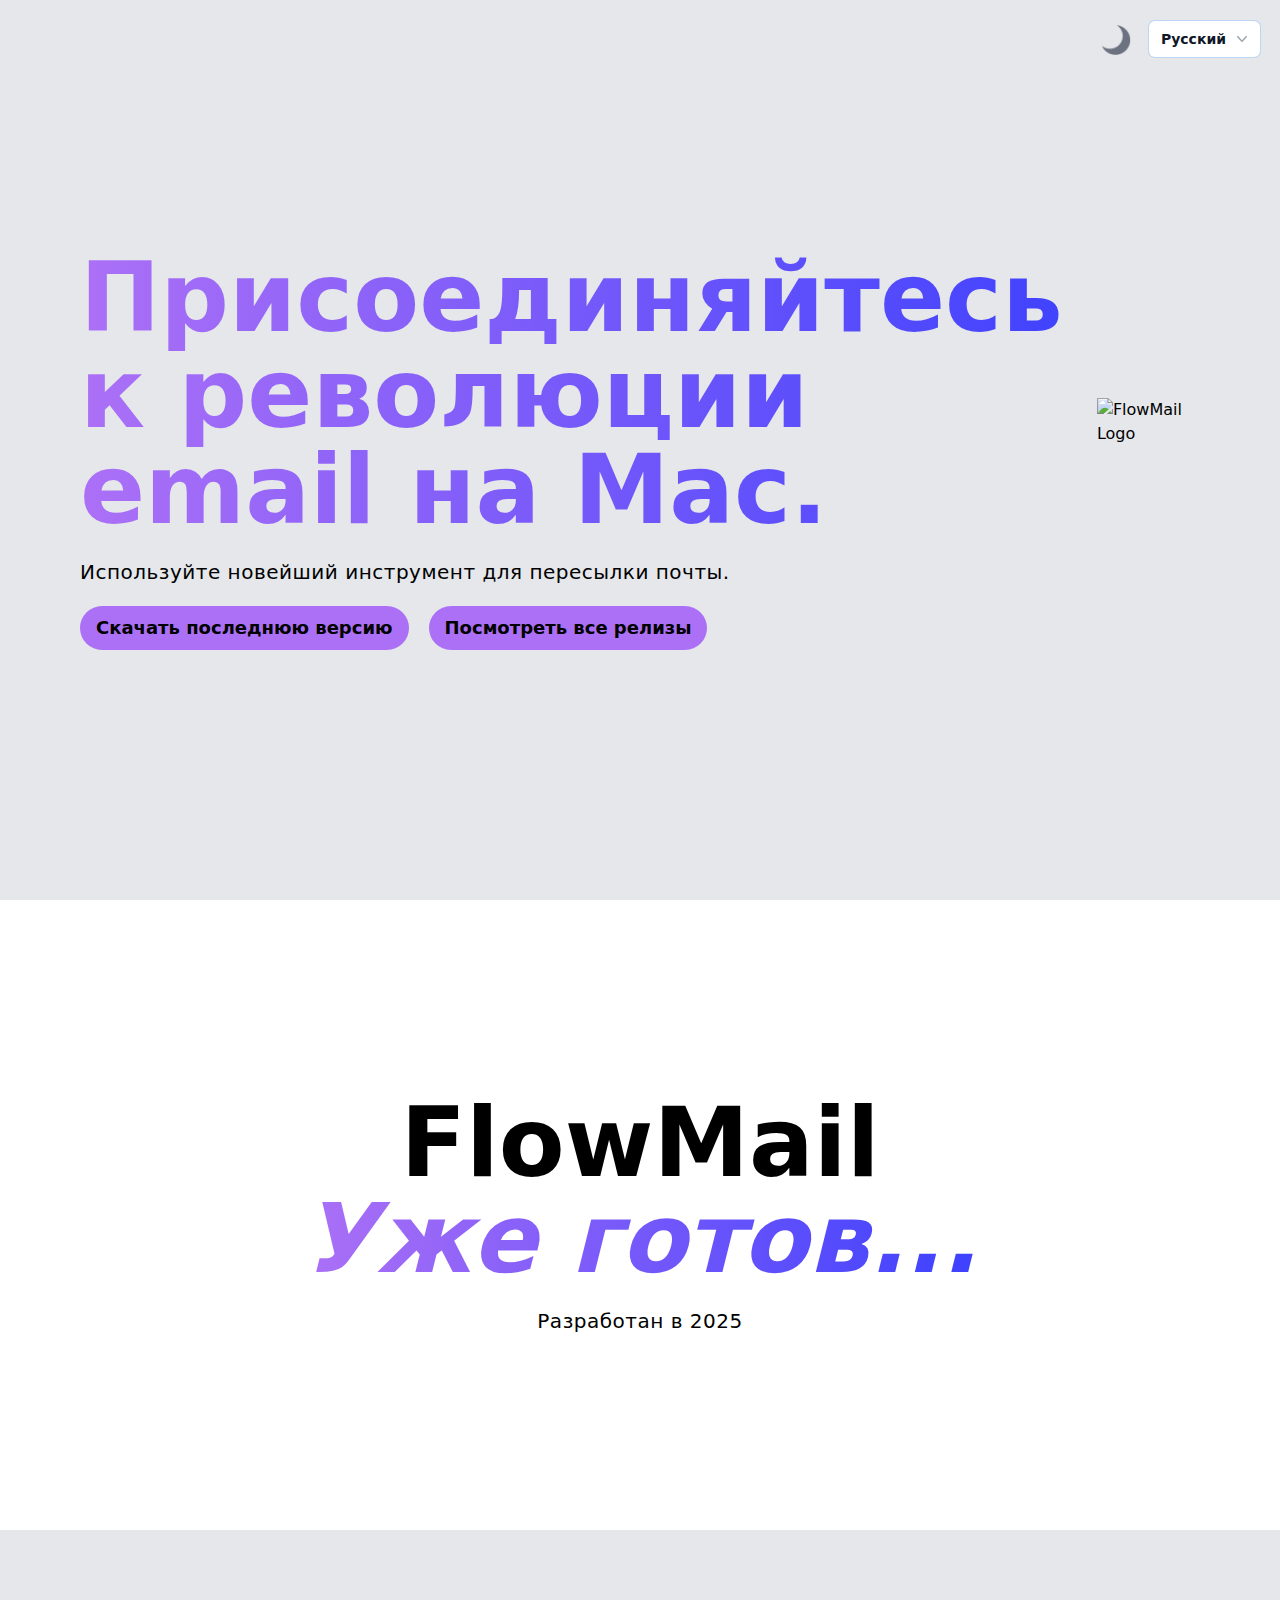
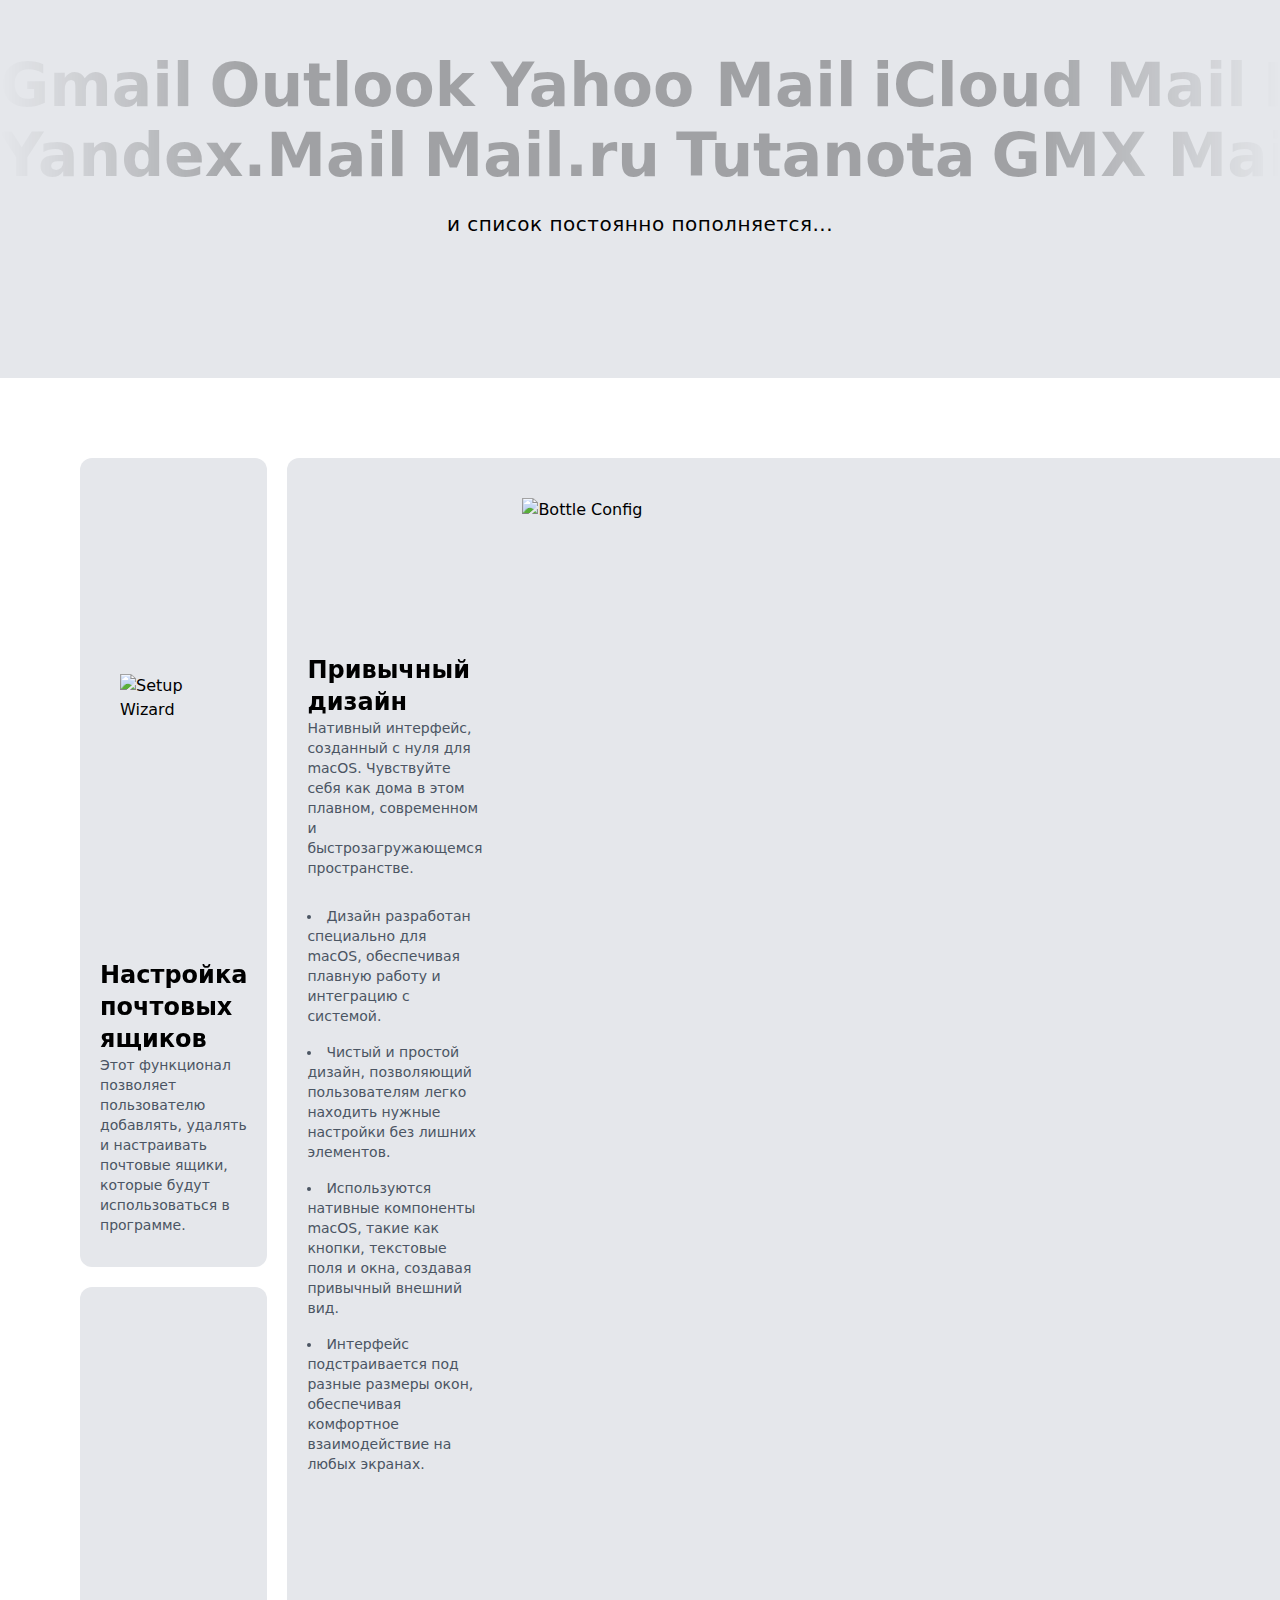
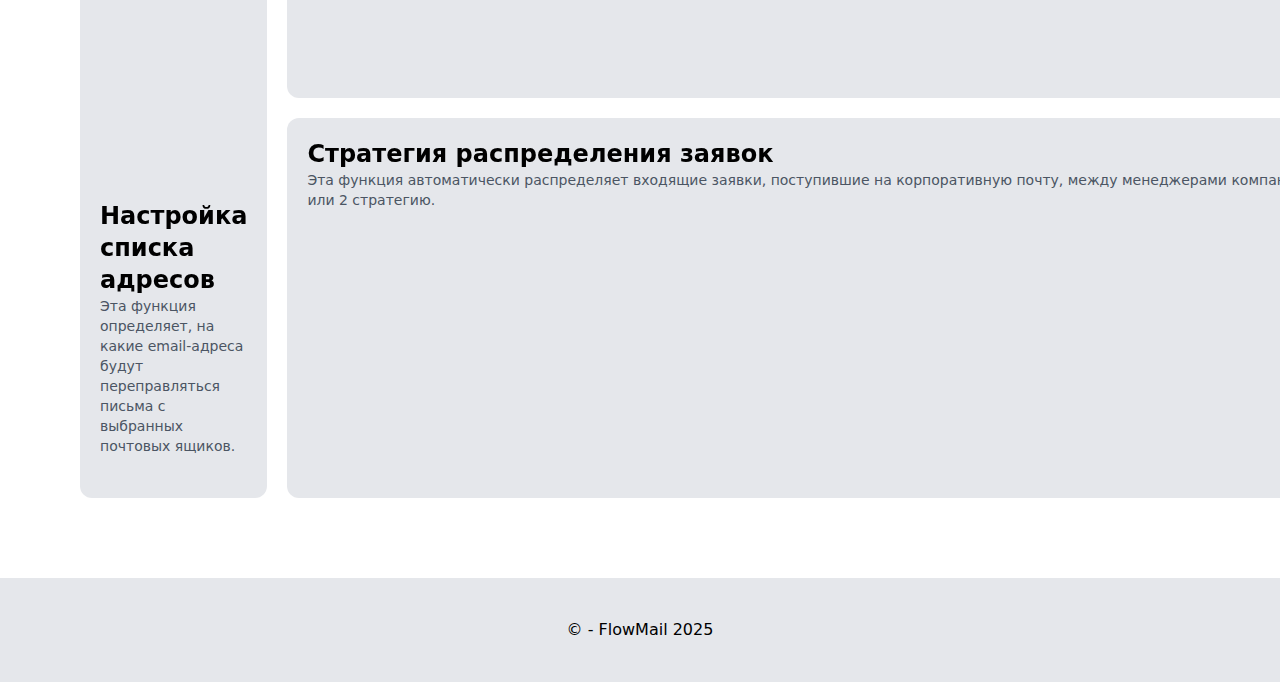
==== commit a73e6639: "Add files via upload" ====
--- a/index.html
+++ b/index.html
@@ -99,8 +99,8 @@
         
         <div class="absolute right-0 z-10 mt-2 w-45 origin-top-right rounded-md bg-white dark:bg-black ring-1 focus:outline-none max-h-[50vh] overflow-auto" role="menu" id="menu" aria-orientation="vertical" aria-labelledby="menu-button" tabindex="-1" style="display: none;">
           <div class="py-1" role="none">
-           <a href="en.html.html" class="hover:bg-gray-2 dark:hover:bg-gray-9 text-gray-700 dark:text-gray-400 block px-4 py-2 text-sm" role="menuitem" tabindex="-1" id="menu-item-1">English</a>
-           <a href="index.html.html" class="hover:bg-gray-2 dark:hover:bg-gray-9 text-gray-700 dark:text-gray-400 block px-4 py-2 text-sm" role="menuitem" tabindex="-1" id="menu-item-6">Русский</a>
+           <a href="about.html" class="hover:bg-gray-2 dark:hover:bg-gray-9 text-gray-700 dark:text-gray-400 block px-4 py-2 text-sm" role="menuitem" tabindex="-1" id="menu-item-1">English</a>
+           <a href="index.html" class="hover:bg-gray-2 dark:hover:bg-gray-9 text-gray-700 dark:text-gray-400 block px-4 py-2 text-sm" role="menuitem" tabindex="-1" id="menu-item-6">Русский</a>
           </div>
         </div>
       </div>
@@ -343,4 +343,4 @@
         </div>
     </div>
 </body>
-</html>
+</html>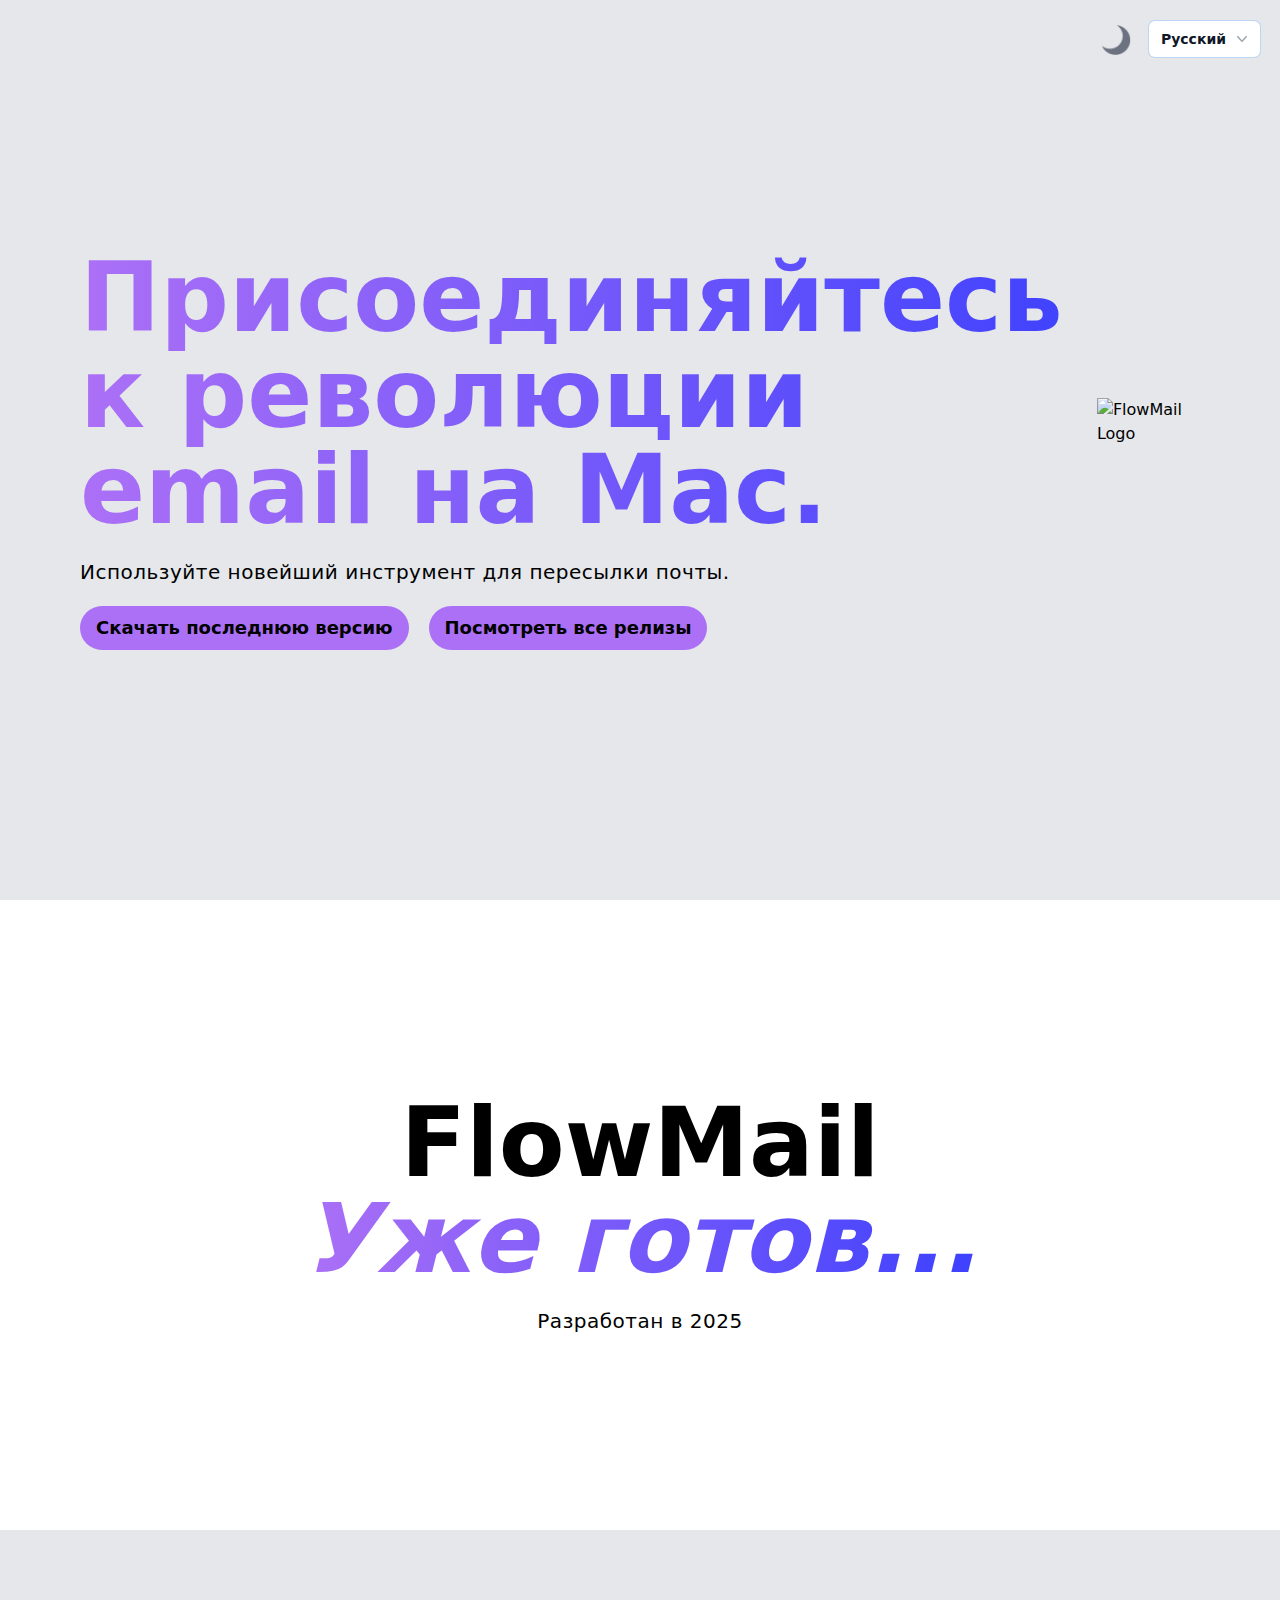
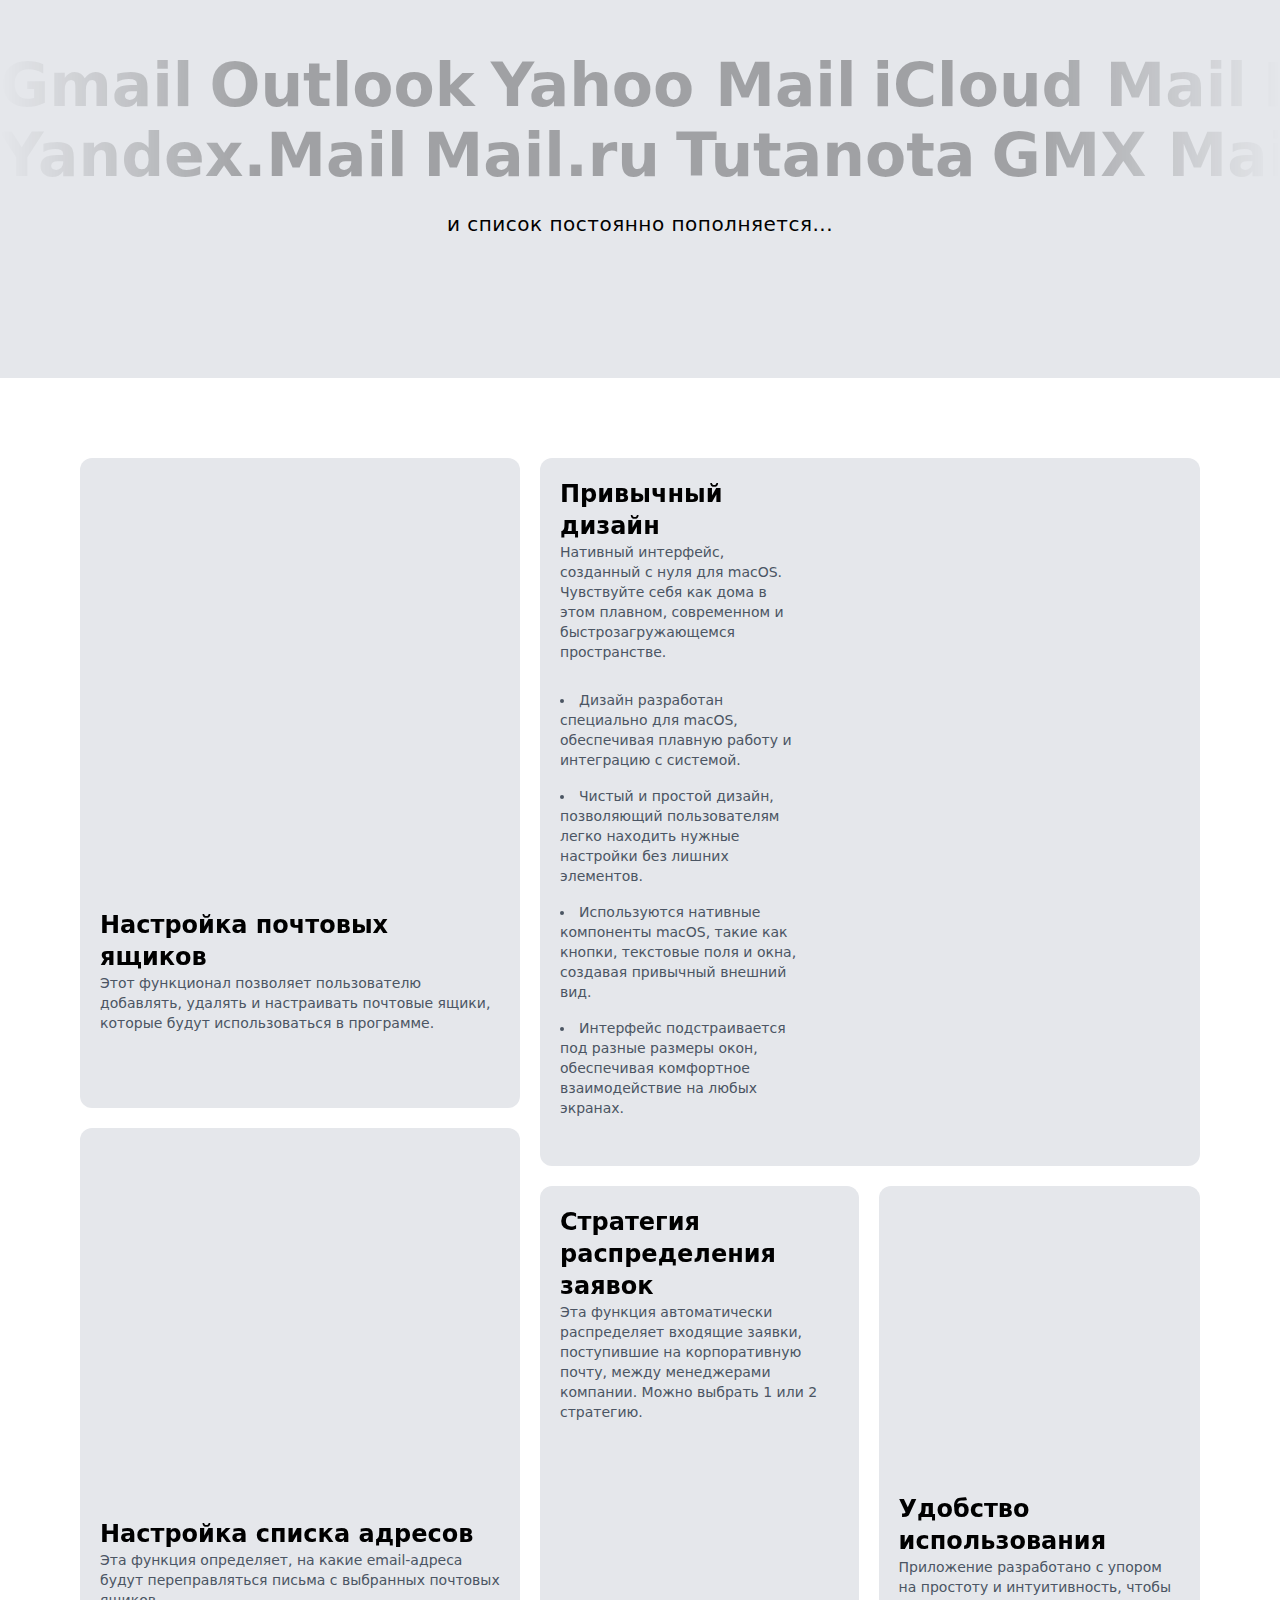
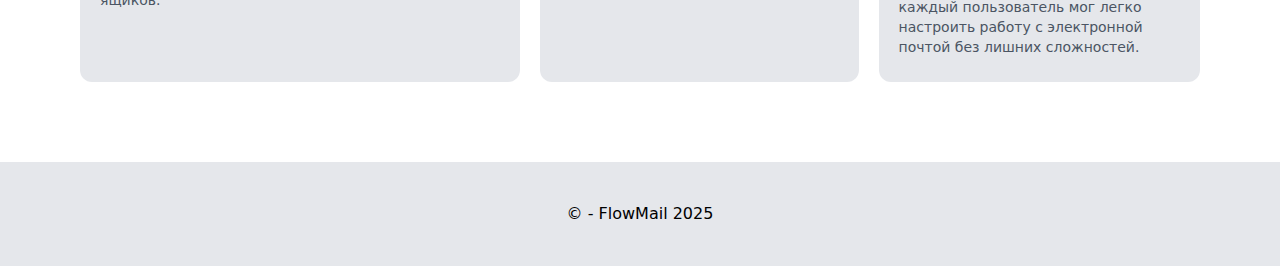
==== commit 2e1ac46c: "Update index.html" ====
--- a/index.html
+++ b/index.html
@@ -254,7 +254,7 @@
             <div class="flex flex-col flex-[40%] gap-5"> 
                 <div class="bg-gray-200 dark:bg-gray-800 p-5 gap-5 rounded-xl transition duration-300 group hover:ease-in-out hover:scale-102 hover:bg-gradient-to-br from-gray-200/10 to-transparent flex flex-col sm:flex-col flex-grow"> 
                     <div class="flex flex-[60%] items-center justify-center gallery"> 
-                        <img src="./Project_files/1сайт.png" class="h-auto w-auto block" alt="Setup Wizard" width="2138" height="1160" loading="lazy" decoding="async"> 
+                        <img src="./Project_files/1sites.png" class="h-auto w-auto block" alt="Setup Wizard" width="2138" height="1160" loading="lazy" decoding="async"> 
                     </div> 
                     <div class="flex flex-col justify-center flex-[40%]"> 
                         <p class="font-extrabold text-2xl text-transparent bg-clip-text bg-black dark:bg-white transition duration-300 group-hover:ease-in-out group-hover:bg-gradient-to-r group-hover:from-amber-500 group-hover:to-red-500">Настройка почтовых ящиков</p> 
@@ -263,7 +263,7 @@
                 </div>  
                 <div class="flex-row flex-col flex-row-reverse flex-col-reverse sm:flex-row sm:flex-col sm:flex-row-reverse sm:flex-col-reverse hidden"></div> <div class="bg-gray-200 dark:bg-gray-800 p-5 gap-5 rounded-xl transition duration-300 group hover:ease-in-out hover:scale-102 hover:bg-gradient-to-br from-gray-200/10 to-transparent flex flex-col sm:flex-col flex-grow"> 
                     <div class="flex flex-[60%] items-center justify-center gallery"> 
-                        <img src="./Project_files/2сайт.png" class="max-h-[13rem] h-auto w-auto block" alt="Wine Downloader" width="2138" height="1160" loading="lazy" decoding="async"> 
+                        <img src="./Project_files/2sites.png" class="max-h-[13rem] h-auto w-auto block" alt="Wine Downloader" width="2138" height="1160" loading="lazy" decoding="async"> 
                     </div> 
                     <div class="flex flex-col justify-center flex-[40%]"> 
                         <p class="font-extrabold text-2xl text-transparent bg-clip-text bg-black dark:bg-white transition duration-300 group-hover:ease-in-out group-hover:bg-gradient-to-r group-hover:from-amber-500 group-hover:to-red-500">Настройка списка адресов</p> 
@@ -276,7 +276,7 @@
             <div class="flex flex-col flex-[60%] gap-5"> 
                 <div class="bg-gray-200 dark:bg-gray-800 p-5 gap-5 rounded-xl transition duration-300 group hover:ease-in-out hover:scale-102 hover:bg-gradient-to-br from-gray-200/10 to-transparent flex flex-col-reverse sm:flex-row-reverse flex-grow"> 
                     <div class="flex flex-[60%] items-center justify-center gallery"> 
-                        <img src="./Project_files/4сайт.png"  alt="Bottle Config" width="2138" height="1160" loading="lazy" decoding="async"> 
+                        <img src="./Project_files/4sites.png"  alt="Bottle Config" width="2138" height="1160" loading="lazy" decoding="async"> 
                     </div> 
                     <div class="flex flex-col justify-center flex-[40%]"> 
                         <p class="font-extrabold text-2xl text-transparent bg-clip-text bg-black dark:bg-white transition duration-300 group-hover:ease-in-out group-hover:bg-gradient-to-r group-hover:from-amber-500 group-hover:to-red-500">Привычный дизайн</p> 
@@ -294,7 +294,7 @@
                 <div class="flex flex-col sm:flex-row gap-5 flex flex-[50%]"> 
                     <div class="bg-gray-200 dark:bg-gray-800 p-5 gap-5 rounded-xl transition duration-300 group hover:ease-in-out hover:scale-102 hover:bg-gradient-to-br from-gray-200/10 to-transparent flex flex-col-reverse sm:flex-col-reverse flex-grow"> 
                         <div class="flex flex-[60%] items-center justify-center gallery"> 
-                            <img src="./Project_files/3сайт.png" class="max-h-[13rem] h-auto w-auto block" alt="Drag-n-drop GPTK Installer" width="2138" height="1166" loading="lazy" decoding="async"> 
+                            <img src="./Project_files/3sites.png" class="max-h-[13rem] h-auto w-auto block" alt="Drag-n-drop GPTK Installer" width="2138" height="1166" loading="lazy" decoding="async"> 
                         </div> 
                         <div class="flex flex-col justify-center flex-[40%]"> 
                             <p class="font-extrabold text-2xl text-transparent bg-clip-text bg-black dark:bg-white transition duration-300 group-hover:ease-in-out group-hover:bg-gradient-to-r group-hover:from-amber-500 group-hover:to-red-500">Стратегия распределения заявок</p> 
@@ -303,7 +303,7 @@
                     </div>
                     <div class="flex-row flex-col flex-row-reverse flex-col-reverse sm:flex-row sm:flex-col sm:flex-row-reverse sm:flex-col-reverse hidden"></div> 
                     <div class="bg-gray-200 dark:bg-gray-800 p-5 gap-5 rounded-xl transition duration-300 group hover:ease-in-out hover:scale-102 hover:bg-gradient-to-br from-gray-200/10 to-transparent flex flex-col sm:flex-col flex-grow"> 
-                        <div class="flex flex-[60%] items-center justify-center gallery"> <img src="./Project_files/5сайт.png" class="max-h-[13rem] h-auto w-auto block" alt="Xcode GPU Capture" width="3104" height="1974" loading="lazy" decoding="async"> 
+                        <div class="flex flex-[60%] items-center justify-center gallery"> <img src="./Project_files/5sites.png" class="max-h-[13rem] h-auto w-auto block" alt="Xcode GPU Capture" width="3104" height="1974" loading="lazy" decoding="async"> 
                         </div> 
                         <div class="flex flex-col justify-center flex-[40%]"> 
                             <p class="font-extrabold text-2xl text-transparent bg-clip-text bg-black dark:bg-white transition duration-300 group-hover:ease-in-out group-hover:bg-gradient-to-r group-hover:from-amber-500 group-hover:to-red-500">Удобство использования</p> 
@@ -343,4 +343,4 @@
         </div>
     </div>
 </body>
-</html>+</html>
